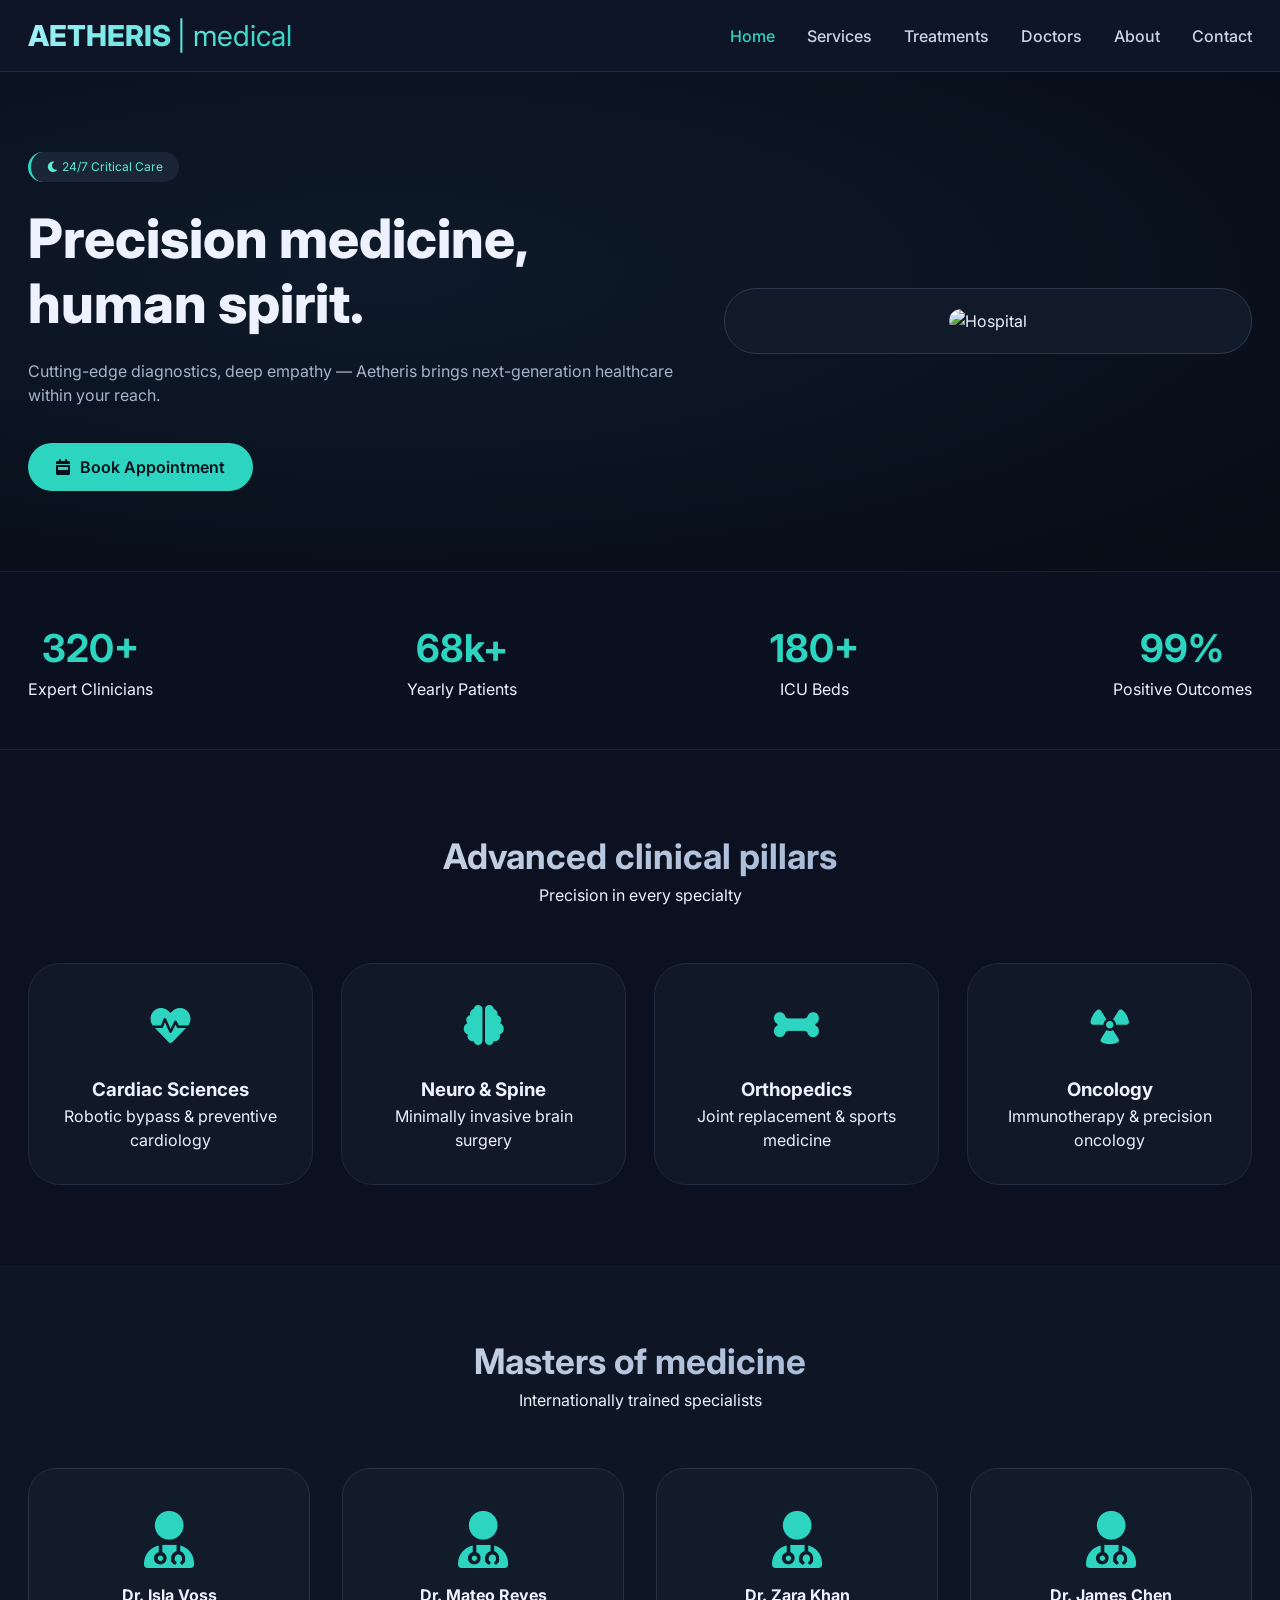
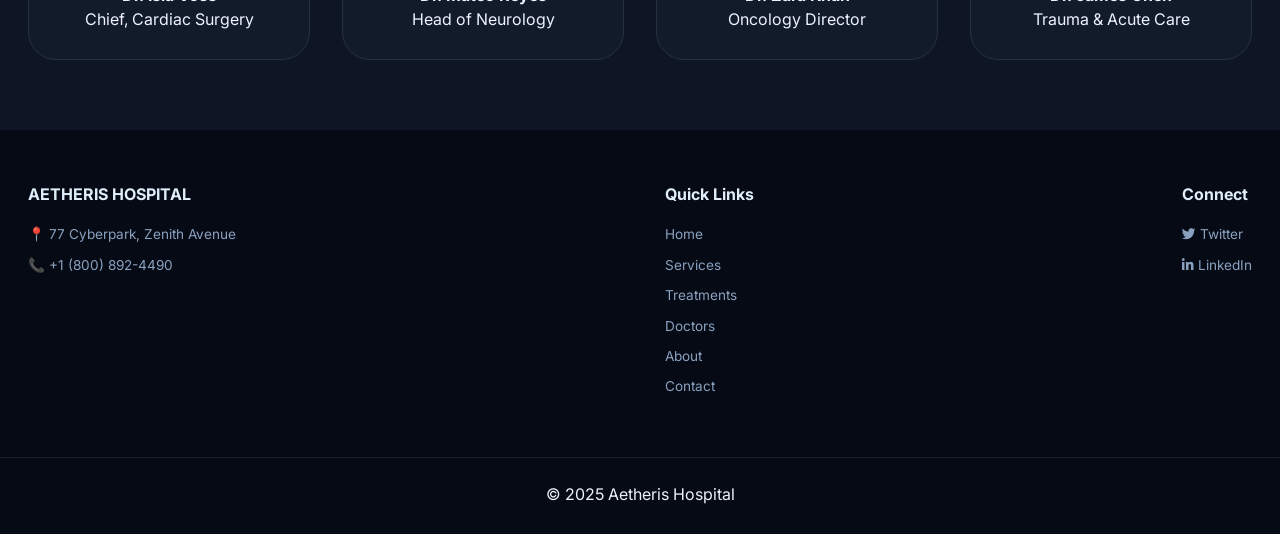
==== index.html @ e3f96811 "Add files via upload" ====
<!DOCTYPE html>
<html lang="en">
<head>
  <meta charset="UTF-8">
  <meta name="viewport" content="width=device-width, initial-scale=1.0">
  <title>Aetheris Hospital | Home</title>
  <link href="https://fonts.googleapis.com/css2?family=Inter:opsz,wght@300;400;500;600;700;800&display=swap" rel="stylesheet">
  <link rel="stylesheet" href="https://cdnjs.cloudflare.com/ajax/libs/font-awesome/6.0.0-beta3/css/all.min.css">
  <style>
    * { margin: 0; padding: 0; box-sizing: border-box; }
    body { font-family: 'Inter', sans-serif; background: #0b1120; color: #eef2ff; line-height: 1.5; }
    .container { max-width: 1280px; margin: 0 auto; padding: 0 28px; }
    .btn { display: inline-flex; align-items: center; gap: 10px; padding: 12px 28px; border-radius: 44px; font-weight: 600; transition: 0.2s; text-decoration: none; border: none; cursor: pointer; }
    .btn-primary { background: #2dd4bf; color: #0a0f1c; }
    .btn-primary:hover { background: #14b8a6; transform: translateY(-2px); }
    .navbar { background: #0f172ad9; backdrop-filter: blur(12px); position: sticky; top: 0; z-index: 100; border-bottom: 1px solid #1e2a3e; padding: 14px 0; }
    .nav-flex { display: flex; align-items: center; justify-content: space-between; flex-wrap: wrap; }
    .logo h2 { font-size: 1.8rem; font-weight: 800; background: linear-gradient(125deg, #a5f3fc, #2dd4bf); -webkit-background-clip: text; background-clip: text; color: transparent; }
    .nav-links { display: flex; gap: 32px; list-style: none; }
    .nav-links a { text-decoration: none; font-weight: 500; color: #cbd5e6; transition: 0.2s; }
    .nav-links a:hover, .nav-links a.active { color: #2dd4bf; }
    .mobile-menu { display: none; font-size: 1.6rem; cursor: pointer; color: #2dd4bf; }
    .hero { padding: 80px 0; background: radial-gradient(ellipse at 30% 40%, #0e1a2a, #070c16); }
    .hero-container { display: flex; align-items: center; gap: 48px; flex-wrap: wrap; }
    .hero-left { flex: 1.2; }
    .hero-badge { background: #1e2a3ecc; display: inline-block; padding: 6px 16px; border-radius: 40px; font-size: 0.75rem; color: #5eead4; margin-bottom: 24px; border-left: 3px solid #2dd4bf; }
    .hero-left h1 { font-size: 3.4rem; font-weight: 800; line-height: 1.2; margin-bottom: 22px; }
    .hero-left p { color: #a5b4cb; margin-bottom: 36px; }
    .hero-right { flex: 0.9; background: #101a28; border-radius: 32px; padding: 20px; border: 1px solid #2d3a4e; text-align: center; }
    .hero-right img { max-width: 100%; border-radius: 24px; }
    .stats-row { background: #0a101f; padding: 48px 0; border-top: 1px solid #192233; border-bottom: 1px solid #192233; }
    .stats-grid { display: flex; justify-content: space-between; flex-wrap: wrap; gap: 28px; text-align: center; }
    .stat-block h3 { font-size: 2.4rem; color: #2dd4bf; }
    .services-preview { padding: 80px 0; background: #0b1120; }
    .section-header { text-align: center; margin-bottom: 56px; }
    .section-header h2 { font-size: 2.2rem; background: linear-gradient(135deg, #e2e8f0, #8ba3cb); -webkit-background-clip: text; background-clip: text; color: transparent; }
    .services-grid { display: grid; grid-template-columns: repeat(auto-fit, minmax(230px, 1fr)); gap: 28px; }
    .service-item { background: #111827; padding: 32px 24px; border-radius: 32px; border: 1px solid #1f2a3e; text-align: center; transition: 0.25s; }
    .service-item:hover { border-color: #2dd4bf; transform: translateY(-6px); }
    .service-icon { font-size: 2.5rem; color: #2dd4bf; margin-bottom: 20px; }
    .doctors { padding: 70px 0; background: #0e1625; }
    .doctor-grid { display: grid; grid-template-columns: repeat(auto-fit, minmax(240px, 1fr)); gap: 32px; }
    .doctor-card { background: #111b2a; border-radius: 28px; padding: 28px 20px; text-align: center; border: 1px solid #273142; }
    .doctor-avatar { font-size: 3.6rem; color: #2dd4bf; }
    footer { background: #050a14; padding: 52px 0 28px; }
    .footer-flex { display: flex; flex-wrap: wrap; justify-content: space-between; gap: 48px; }
    .footer-col h4 { color: #e0edfa; margin-bottom: 18px; }
    .footer-col a, .footer-col p { display: block; color: #8aa1c0; text-decoration: none; margin-bottom: 10px; font-size: 0.85rem; }
    .footer-col a:hover { color: #2dd4bf; }
    .copyright { text-align: center; margin-top: 50px; padding-top: 24px; border-top: 1px solid #16212e; }
    @media (max-width: 800px) {
      .nav-links { display: none; width: 100%; flex-direction: column; background: #0f172a; padding: 24px; border-radius: 32px; margin-top: 20px; }
      .nav-links.active { display: flex; }
      .mobile-menu { display: block; }
      .hero-left h1 { font-size: 2.2rem; }
    }
  </style>
</head>
<body>
<nav class="navbar">
  <div class="container nav-flex">
    <div class="logo"><h2>AETHERIS <span style="font-weight:400;">| medical</span></h2></div>
    <div class="mobile-menu" id="mobileToggle"><i class="fas fa-bars"></i></div>
    <ul class="nav-links" id="navMenu">
      <li><a href="index.html" class="active">Home</a></li>
      <li><a href="services.html">Services</a></li>
      <li><a href="treatment.html">Treatments</a></li>
      <li><a href="doctors.html">Doctors</a></li>
      <li><a href="about.html">About</a></li>
      <li><a href="contact.html">Contact</a></li>
    </ul>
  </div>
</nav>
<main>
  <section class="hero">
    <div class="container hero-container">
      <div class="hero-left">
        <div class="hero-badge"><i class="fas fa-moon"></i> 24/7 Critical Care</div>
        <h1>Precision medicine, <br>human spirit.</h1>
        <p>Cutting-edge diagnostics, deep empathy — Aetheris brings next-generation healthcare within your reach.</p>
        <a href="contact.html" class="btn btn-primary"><i class="fas fa-calendar-week"></i> Book Appointment</a>
      </div>
      <div class="hero-right"><img src="https://placehold.co/500x400/132237/2dd4bf?text=🏥+Healing+Center" alt="Hospital"></div>
    </div>
  </section>
  <div class="stats-row"><div class="container stats-grid">
    <div class="stat-block"><h3>320+</h3><p>Expert Clinicians</p></div>
    <div class="stat-block"><h3>68k+</h3><p>Yearly Patients</p></div>
    <div class="stat-block"><h3>180+</h3><p>ICU Beds</p></div>
    <div class="stat-block"><h3>99%</h3><p>Positive Outcomes</p></div>
  </div></div>
  <section class="services-preview"><div class="container">
    <div class="section-header"><h2>Advanced clinical pillars</h2><p>Precision in every specialty</p></div>
    <div class="services-grid">
      <div class="service-item"><div class="service-icon"><i class="fas fa-heartbeat"></i></div><h3>Cardiac Sciences</h3><p>Robotic bypass & preventive cardiology</p></div>
      <div class="service-item"><div class="service-icon"><i class="fas fa-brain"></i></div><h3>Neuro & Spine</h3><p>Minimally invasive brain surgery</p></div>
      <div class="service-item"><div class="service-icon"><i class="fas fa-bone"></i></div><h3>Orthopedics</h3><p>Joint replacement & sports medicine</p></div>
      <div class="service-item"><div class="service-icon"><i class="fas fa-radiation"></i></div><h3>Oncology</h3><p>Immunotherapy & precision oncology</p></div>
    </div>
  </div></section>
  <section class="doctors"><div class="container">
    <div class="section-header"><h2>Masters of medicine</h2><p>Internationally trained specialists</p></div>
    <div class="doctor-grid">
      <div class="doctor-card"><div class="doctor-avatar"><i class="fas fa-user-md"></i></div><h4>Dr. Isla Voss</h4><p>Chief, Cardiac Surgery</p></div>
      <div class="doctor-card"><div class="doctor-avatar"><i class="fas fa-user-md"></i></div><h4>Dr. Mateo Reyes</h4><p>Head of Neurology</p></div>
      <div class="doctor-card"><div class="doctor-avatar"><i class="fas fa-user-md"></i></div><h4>Dr. Zara Khan</h4><p>Oncology Director</p></div>
      <div class="doctor-card"><div class="doctor-avatar"><i class="fas fa-user-md"></i></div><h4>Dr. James Chen</h4><p>Trauma & Acute Care</p></div>
    </div>
  </div></section>
</main>
<footer><div class="container footer-flex">
  <div class="footer-col"><h4>AETHERIS HOSPITAL</h4><p>📍 77 Cyberpark, Zenith Avenue</p><p>📞 +1 (800) 892-4490</p></div>
  <div class="footer-col"><h4>Quick Links</h4><a href="index.html">Home</a><a href="services.html">Services</a><a href="treatment.html">Treatments</a><a href="doctors.html">Doctors</a><a href="about.html">About</a><a href="contact.html">Contact</a></div>
  <div class="footer-col"><h4>Connect</h4><a href="#"><i class="fab fa-twitter"></i> Twitter</a><a href="#"><i class="fab fa-linkedin-in"></i> LinkedIn</a></div>
</div><div class="container copyright"><p>© 2025 Aetheris Hospital</p></div></footer>
<script>
  const mobileBtn = document.getElementById('mobileToggle');
  const navMenu = document.getElementById('navMenu');
  if(mobileBtn) mobileBtn.onclick = () => navMenu.classList.toggle('active');
  document.querySelectorAll('.nav-links a').forEach(link => link.onclick = () => navMenu.classList.remove('active'));
</script>
</body>
</html>
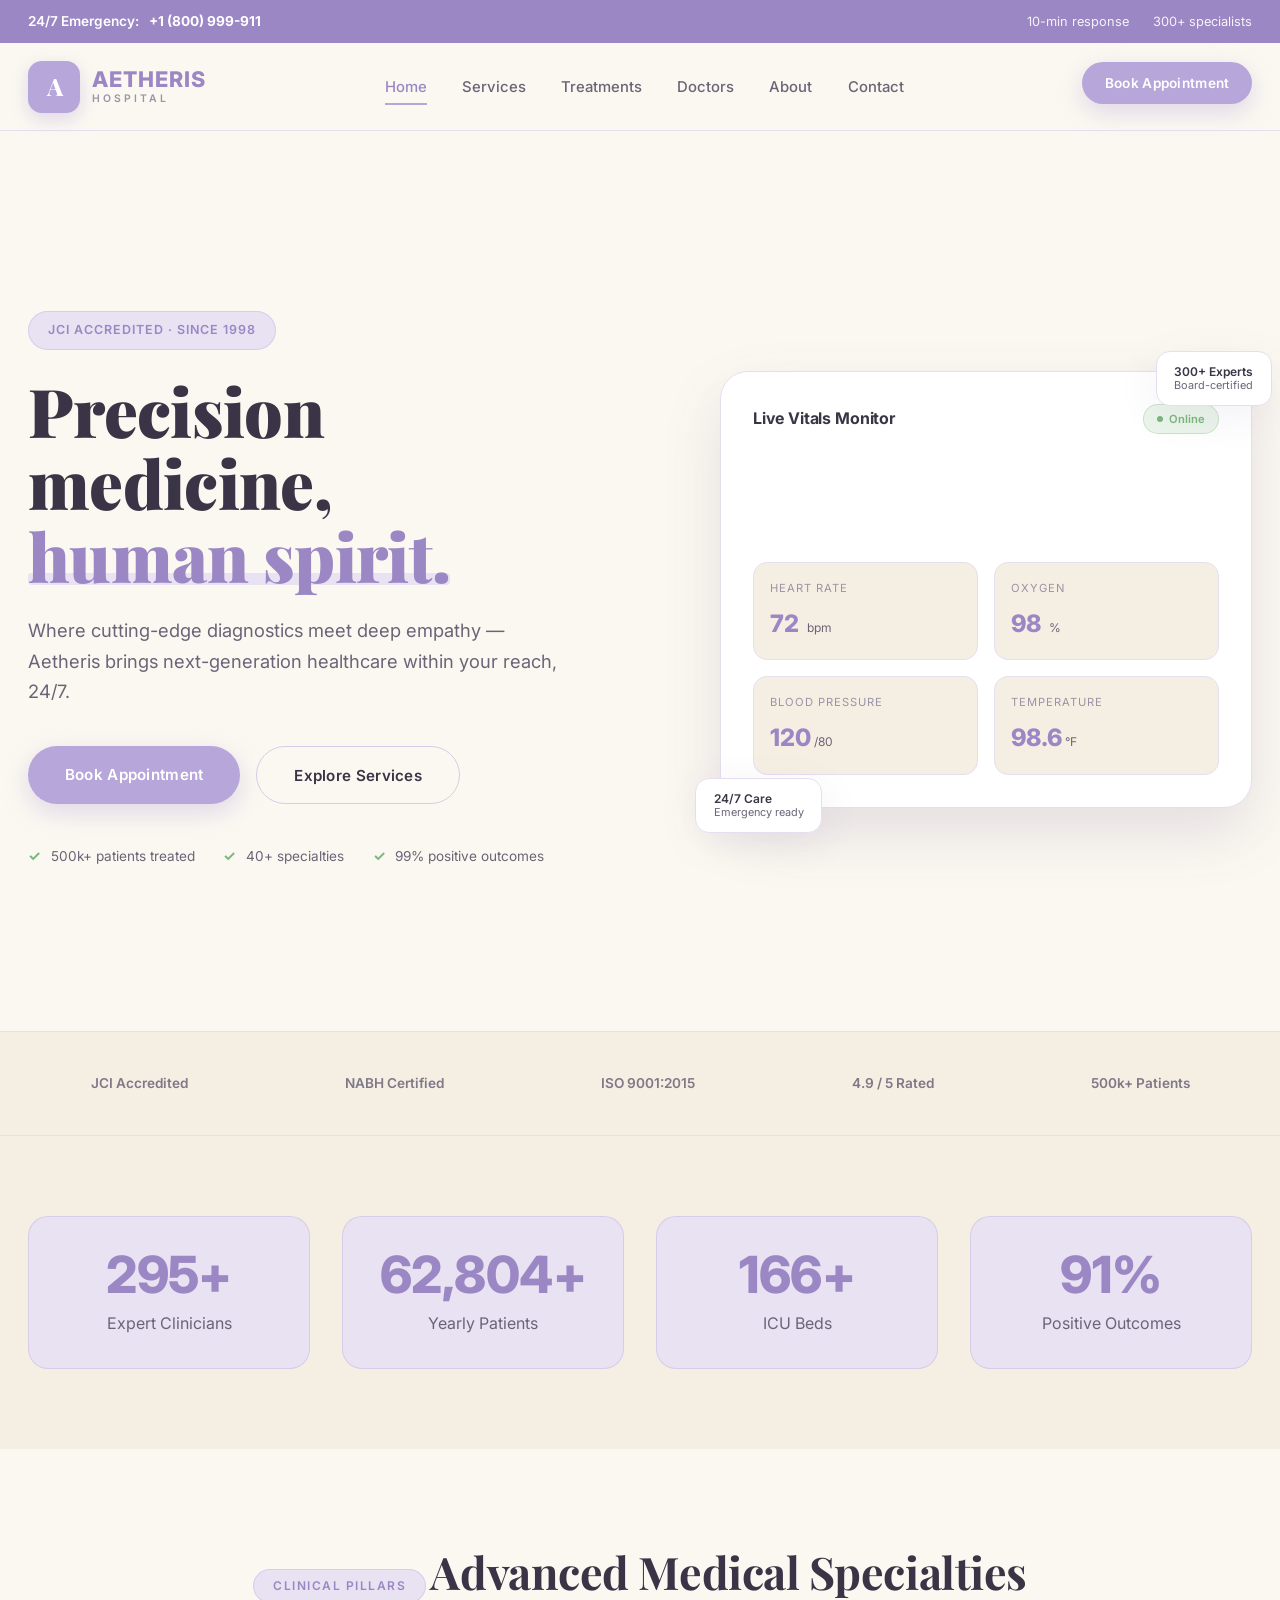
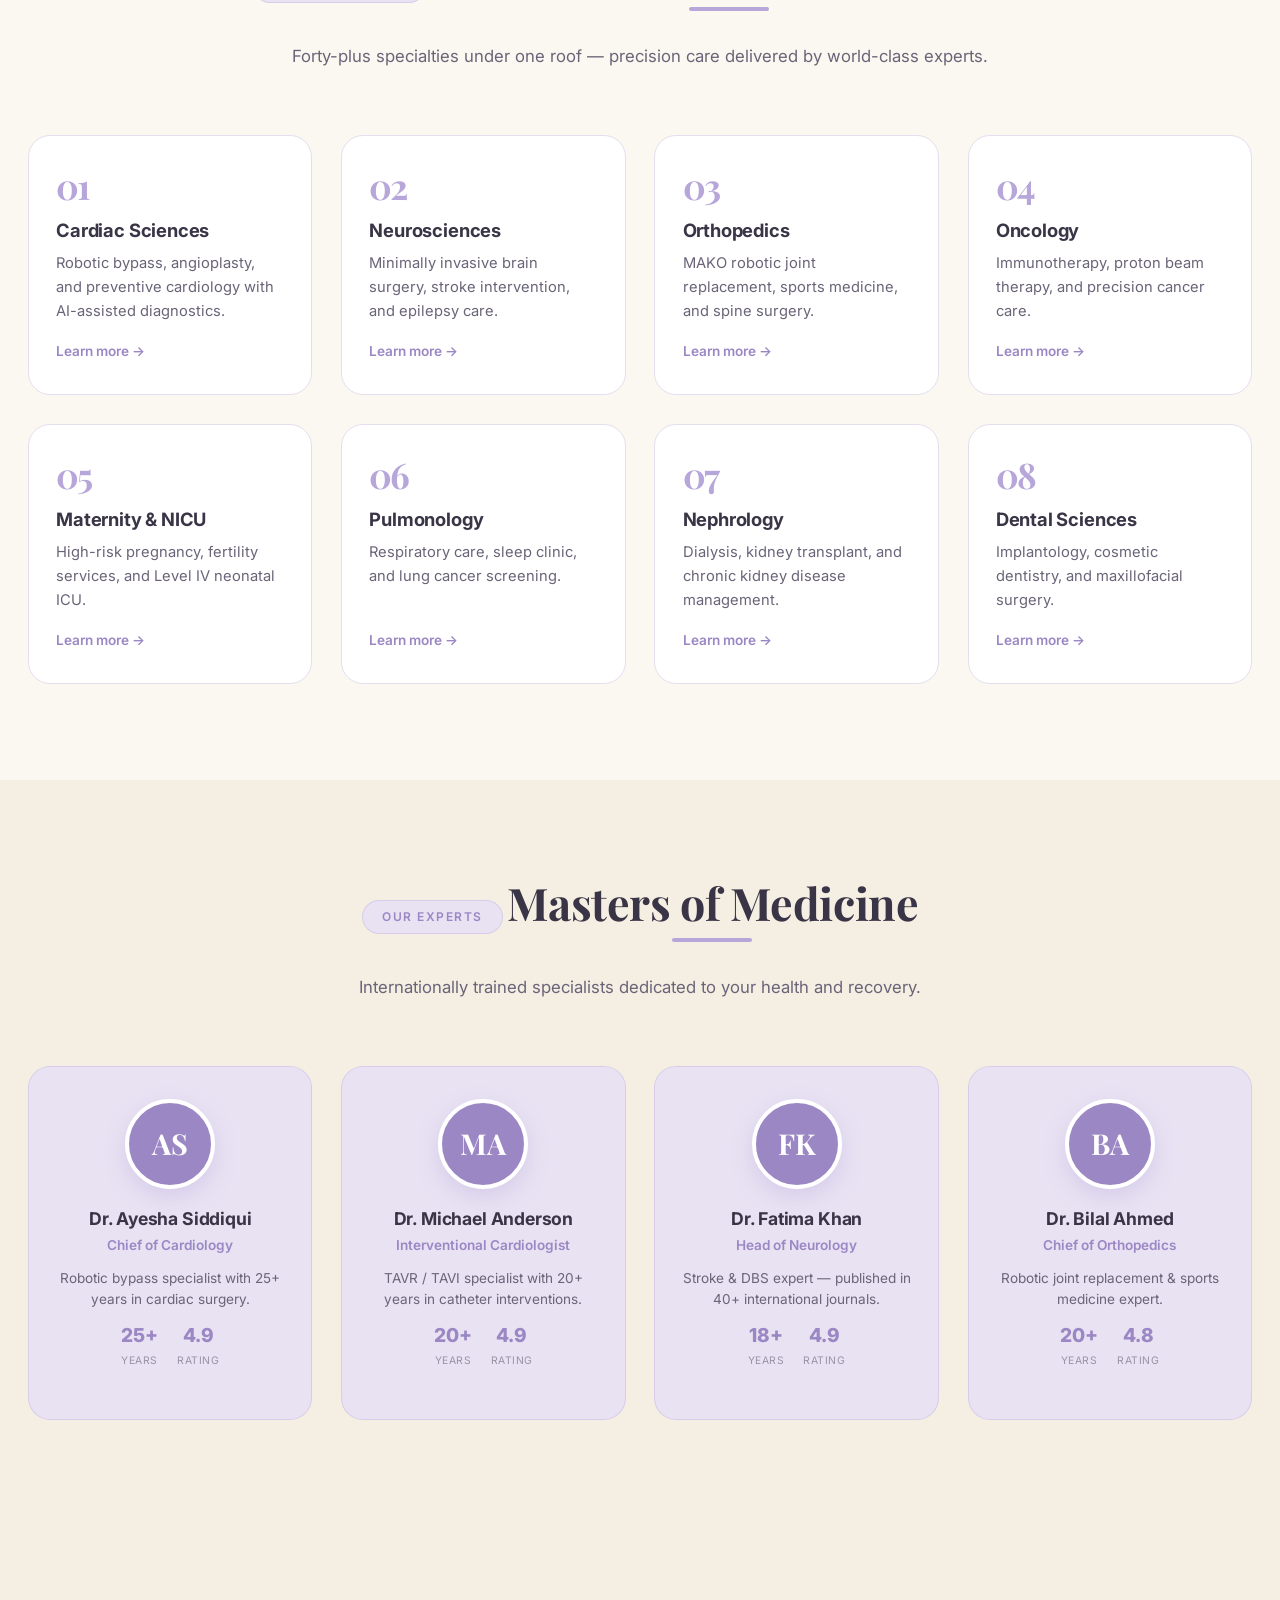
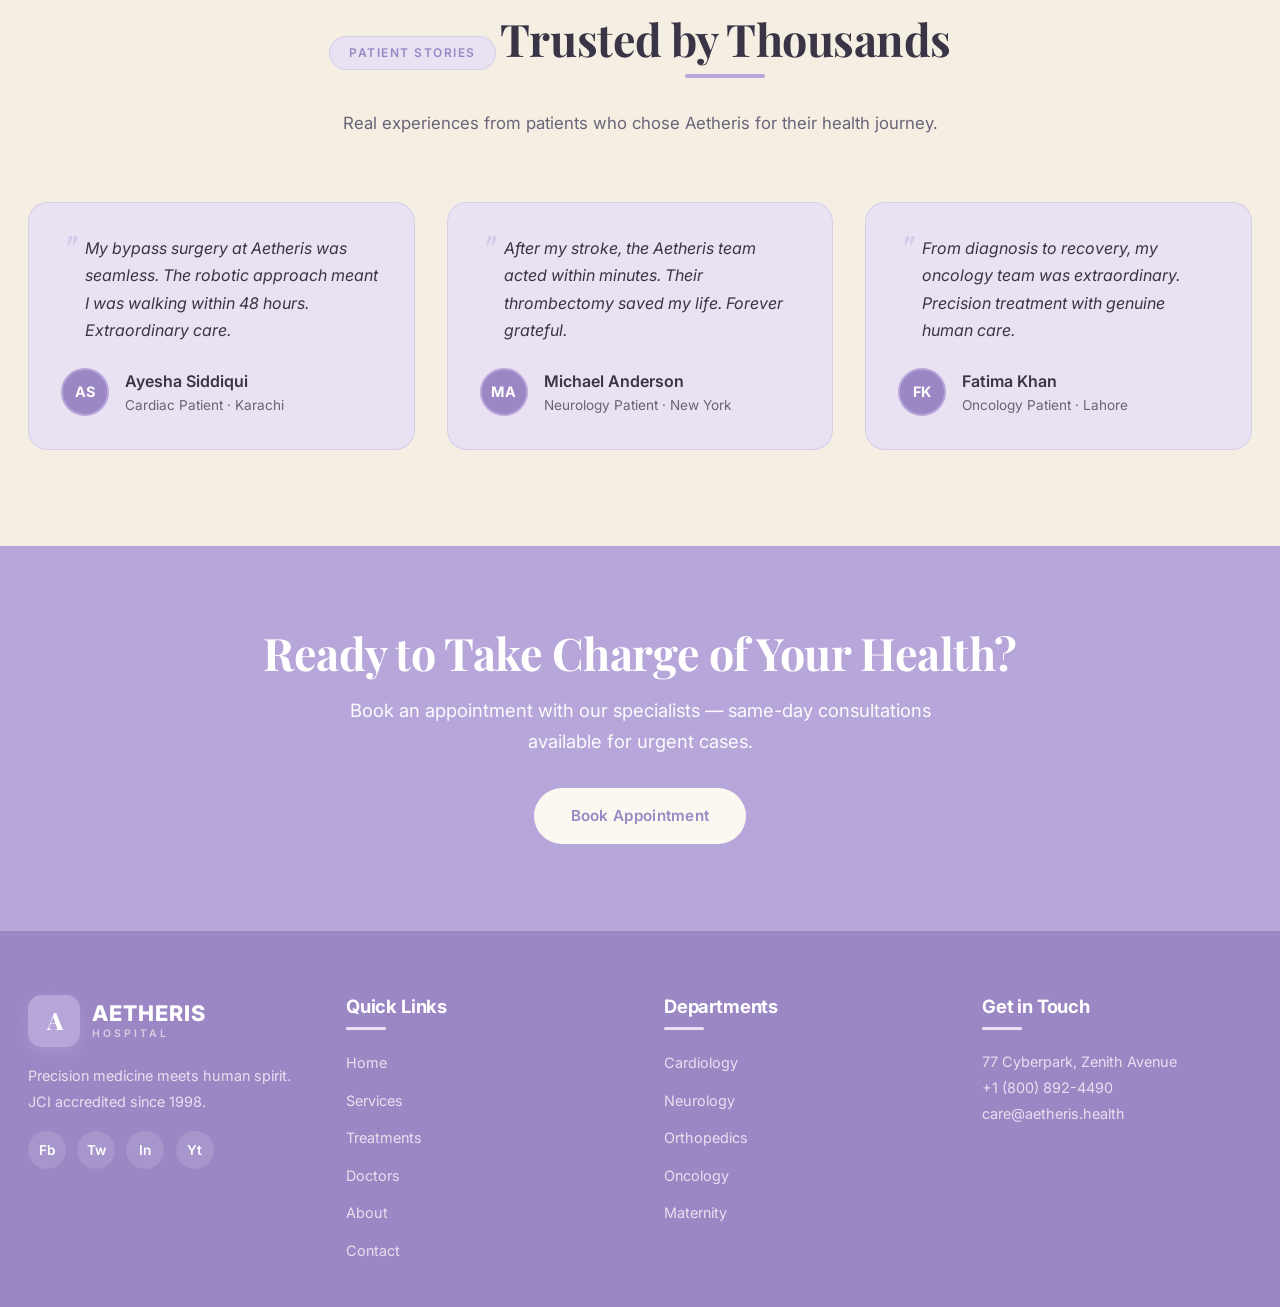
==== commit b2985aea: "Add files via upload" ====
--- a/index.html
+++ b/index.html
@@ -1,123 +1,375 @@
 <!DOCTYPE html>
 <html lang="en">
 <head>
-  <meta charset="UTF-8">
-  <meta name="viewport" content="width=device-width, initial-scale=1.0">
-  <title>Aetheris Hospital | Home</title>
-  <link href="https://fonts.googleapis.com/css2?family=Inter:opsz,wght@300;400;500;600;700;800&display=swap" rel="stylesheet">
-  <link rel="stylesheet" href="https://cdnjs.cloudflare.com/ajax/libs/font-awesome/6.0.0-beta3/css/all.min.css">
-  <style>
-    * { margin: 0; padding: 0; box-sizing: border-box; }
-    body { font-family: 'Inter', sans-serif; background: #0b1120; color: #eef2ff; line-height: 1.5; }
-    .container { max-width: 1280px; margin: 0 auto; padding: 0 28px; }
-    .btn { display: inline-flex; align-items: center; gap: 10px; padding: 12px 28px; border-radius: 44px; font-weight: 600; transition: 0.2s; text-decoration: none; border: none; cursor: pointer; }
-    .btn-primary { background: #2dd4bf; color: #0a0f1c; }
-    .btn-primary:hover { background: #14b8a6; transform: translateY(-2px); }
-    .navbar { background: #0f172ad9; backdrop-filter: blur(12px); position: sticky; top: 0; z-index: 100; border-bottom: 1px solid #1e2a3e; padding: 14px 0; }
-    .nav-flex { display: flex; align-items: center; justify-content: space-between; flex-wrap: wrap; }
-    .logo h2 { font-size: 1.8rem; font-weight: 800; background: linear-gradient(125deg, #a5f3fc, #2dd4bf); -webkit-background-clip: text; background-clip: text; color: transparent; }
-    .nav-links { display: flex; gap: 32px; list-style: none; }
-    .nav-links a { text-decoration: none; font-weight: 500; color: #cbd5e6; transition: 0.2s; }
-    .nav-links a:hover, .nav-links a.active { color: #2dd4bf; }
-    .mobile-menu { display: none; font-size: 1.6rem; cursor: pointer; color: #2dd4bf; }
-    .hero { padding: 80px 0; background: radial-gradient(ellipse at 30% 40%, #0e1a2a, #070c16); }
-    .hero-container { display: flex; align-items: center; gap: 48px; flex-wrap: wrap; }
-    .hero-left { flex: 1.2; }
-    .hero-badge { background: #1e2a3ecc; display: inline-block; padding: 6px 16px; border-radius: 40px; font-size: 0.75rem; color: #5eead4; margin-bottom: 24px; border-left: 3px solid #2dd4bf; }
-    .hero-left h1 { font-size: 3.4rem; font-weight: 800; line-height: 1.2; margin-bottom: 22px; }
-    .hero-left p { color: #a5b4cb; margin-bottom: 36px; }
-    .hero-right { flex: 0.9; background: #101a28; border-radius: 32px; padding: 20px; border: 1px solid #2d3a4e; text-align: center; }
-    .hero-right img { max-width: 100%; border-radius: 24px; }
-    .stats-row { background: #0a101f; padding: 48px 0; border-top: 1px solid #192233; border-bottom: 1px solid #192233; }
-    .stats-grid { display: flex; justify-content: space-between; flex-wrap: wrap; gap: 28px; text-align: center; }
-    .stat-block h3 { font-size: 2.4rem; color: #2dd4bf; }
-    .services-preview { padding: 80px 0; background: #0b1120; }
-    .section-header { text-align: center; margin-bottom: 56px; }
-    .section-header h2 { font-size: 2.2rem; background: linear-gradient(135deg, #e2e8f0, #8ba3cb); -webkit-background-clip: text; background-clip: text; color: transparent; }
-    .services-grid { display: grid; grid-template-columns: repeat(auto-fit, minmax(230px, 1fr)); gap: 28px; }
-    .service-item { background: #111827; padding: 32px 24px; border-radius: 32px; border: 1px solid #1f2a3e; text-align: center; transition: 0.25s; }
-    .service-item:hover { border-color: #2dd4bf; transform: translateY(-6px); }
-    .service-icon { font-size: 2.5rem; color: #2dd4bf; margin-bottom: 20px; }
-    .doctors { padding: 70px 0; background: #0e1625; }
-    .doctor-grid { display: grid; grid-template-columns: repeat(auto-fit, minmax(240px, 1fr)); gap: 32px; }
-    .doctor-card { background: #111b2a; border-radius: 28px; padding: 28px 20px; text-align: center; border: 1px solid #273142; }
-    .doctor-avatar { font-size: 3.6rem; color: #2dd4bf; }
-    footer { background: #050a14; padding: 52px 0 28px; }
-    .footer-flex { display: flex; flex-wrap: wrap; justify-content: space-between; gap: 48px; }
-    .footer-col h4 { color: #e0edfa; margin-bottom: 18px; }
-    .footer-col a, .footer-col p { display: block; color: #8aa1c0; text-decoration: none; margin-bottom: 10px; font-size: 0.85rem; }
-    .footer-col a:hover { color: #2dd4bf; }
-    .copyright { text-align: center; margin-top: 50px; padding-top: 24px; border-top: 1px solid #16212e; }
-    @media (max-width: 800px) {
-      .nav-links { display: none; width: 100%; flex-direction: column; background: #0f172a; padding: 24px; border-radius: 32px; margin-top: 20px; }
-      .nav-links.active { display: flex; }
-      .mobile-menu { display: block; }
-      .hero-left h1 { font-size: 2.2rem; }
-    }
-  </style>
+<meta charset="UTF-8" />
+<meta name="viewport" content="width=device-width, initial-scale=1.0" />
+<title>Aetheris Hospital · Precision Medicine, Human Spirit</title>
+<link href="https://fonts.googleapis.com/css2?family=Inter:wght@300;400;500;600;700;800;900&family=Playfair+Display:wght@400;600;700;800;900&display=swap" rel="stylesheet" />
+<link rel="stylesheet" href="style.css" />
 </head>
 <body>
-<nav class="navbar">
-  <div class="container nav-flex">
-    <div class="logo"><h2>AETHERIS <span style="font-weight:400;">| medical</span></h2></div>
-    <div class="mobile-menu" id="mobileToggle"><i class="fas fa-bars"></i></div>
-    <ul class="nav-links" id="navMenu">
-      <li><a href="index.html" class="active">Home</a></li>
-      <li><a href="services.html">Services</a></li>
-      <li><a href="treatment.html">Treatments</a></li>
-      <li><a href="doctors.html">Doctors</a></li>
-      <li><a href="about.html">About</a></li>
-      <li><a href="contact.html">Contact</a></li>
-    </ul>
-  </div>
-</nav>
-<main>
-  <section class="hero">
-    <div class="container hero-container">
-      <div class="hero-left">
-        <div class="hero-badge"><i class="fas fa-moon"></i> 24/7 Critical Care</div>
-        <h1>Precision medicine, <br>human spirit.</h1>
-        <p>Cutting-edge diagnostics, deep empathy — Aetheris brings next-generation healthcare within your reach.</p>
-        <a href="contact.html" class="btn btn-primary"><i class="fas fa-calendar-week"></i> Book Appointment</a>
-      </div>
-      <div class="hero-right"><img src="https://placehold.co/500x400/132237/2dd4bf?text=🏥+Healing+Center" alt="Hospital"></div>
-    </div>
-  </section>
-  <div class="stats-row"><div class="container stats-grid">
-    <div class="stat-block"><h3>320+</h3><p>Expert Clinicians</p></div>
-    <div class="stat-block"><h3>68k+</h3><p>Yearly Patients</p></div>
-    <div class="stat-block"><h3>180+</h3><p>ICU Beds</p></div>
-    <div class="stat-block"><h3>99%</h3><p>Positive Outcomes</p></div>
-  </div></div>
-  <section class="services-preview"><div class="container">
-    <div class="section-header"><h2>Advanced clinical pillars</h2><p>Precision in every specialty</p></div>
-    <div class="services-grid">
-      <div class="service-item"><div class="service-icon"><i class="fas fa-heartbeat"></i></div><h3>Cardiac Sciences</h3><p>Robotic bypass & preventive cardiology</p></div>
-      <div class="service-item"><div class="service-icon"><i class="fas fa-brain"></i></div><h3>Neuro & Spine</h3><p>Minimally invasive brain surgery</p></div>
-      <div class="service-item"><div class="service-icon"><i class="fas fa-bone"></i></div><h3>Orthopedics</h3><p>Joint replacement & sports medicine</p></div>
-      <div class="service-item"><div class="service-icon"><i class="fas fa-radiation"></i></div><h3>Oncology</h3><p>Immunotherapy & precision oncology</p></div>
-    </div>
-  </div></section>
-  <section class="doctors"><div class="container">
-    <div class="section-header"><h2>Masters of medicine</h2><p>Internationally trained specialists</p></div>
-    <div class="doctor-grid">
-      <div class="doctor-card"><div class="doctor-avatar"><i class="fas fa-user-md"></i></div><h4>Dr. Isla Voss</h4><p>Chief, Cardiac Surgery</p></div>
-      <div class="doctor-card"><div class="doctor-avatar"><i class="fas fa-user-md"></i></div><h4>Dr. Mateo Reyes</h4><p>Head of Neurology</p></div>
-      <div class="doctor-card"><div class="doctor-avatar"><i class="fas fa-user-md"></i></div><h4>Dr. Zara Khan</h4><p>Oncology Director</p></div>
-      <div class="doctor-card"><div class="doctor-avatar"><i class="fas fa-user-md"></i></div><h4>Dr. James Chen</h4><p>Trauma & Acute Care</p></div>
-    </div>
-  </div></section>
-</main>
-<footer><div class="container footer-flex">
-  <div class="footer-col"><h4>AETHERIS HOSPITAL</h4><p>📍 77 Cyberpark, Zenith Avenue</p><p>📞 +1 (800) 892-4490</p></div>
-  <div class="footer-col"><h4>Quick Links</h4><a href="index.html">Home</a><a href="services.html">Services</a><a href="treatment.html">Treatments</a><a href="doctors.html">Doctors</a><a href="about.html">About</a><a href="contact.html">Contact</a></div>
-  <div class="footer-col"><h4>Connect</h4><a href="#"><i class="fab fa-twitter"></i> Twitter</a><a href="#"><i class="fab fa-linkedin-in"></i> LinkedIn</a></div>
-</div><div class="container copyright"><p>© 2025 Aetheris Hospital</p></div></footer>
+
+<div class="emergency-bar">
+  <div class="container">
+    <div class="left">24/7 Emergency: <strong>+1 (800) 999-911</strong></div>
+    <div class="right">
+      <span>10-min response</span>
+      <span>300+ specialists</span>
+    </div>
+  </div>
+</div>
+
+<header id="header">
+  <div class="container">
+    <div class="header-content">
+      <a href="index.html" class="logo">
+        <div class="logo-mark">A</div>
+        <div class="logo-text">
+          <span class="logo-name">AETHERIS</span>
+          <span class="logo-sub">HOSPITAL</span>
+        </div>
+      </a>
+      <button class="mobile-menu-btn">☰</button>
+      <nav id="nav">
+        <ul>
+          <li><a href="index.html" class="active">Home</a></li>
+          <li><a href="services.html">Services</a></li>
+          <li><a href="treatment.html">Treatments</a></li>
+          <li><a href="doctors.html">Doctors</a></li>
+          <li><a href="about.html">About</a></li>
+          <li><a href="contact.html">Contact</a></li>
+        </ul>
+      </nav>
+      <div class="header-actions">
+        <a href="contact.html" class="btn btn-primary"><span>Book Appointment</span></a>
+      </div>
+    </div>
+  </div>
+</header>
+
+<section class="hero">
+  <div class="container">
+    <div class="hero-grid">
+      <div class="hero-content">
+        <div class="hero-badge">JCI Accredited · Since 1998</div>
+        <h1>Precision medicine,<br><span>human spirit.</span></h1>
+        <p>Where cutting-edge diagnostics meet deep empathy — Aetheris brings next-generation healthcare within your reach, 24/7.</p>
+        <div class="hero-buttons">
+          <a href="contact.html" class="btn btn-primary"><span>Book Appointment</span></a>
+          <a href="services.html" class="btn btn-secondary"><span>Explore Services</span></a>
+        </div>
+        <div class="hero-trust">
+          <div class="item">500k+ patients treated</div>
+          <div class="item">40+ specialties</div>
+          <div class="item">99% positive outcomes</div>
+        </div>
+      </div>
+      <div class="hero-visual">
+        <div class="float-badge b1">
+          <div class="text">300+ Experts<small>Board-certified</small></div>
+        </div>
+        <div class="float-badge b2">
+          <div class="text">24/7 Care<small>Emergency ready</small></div>
+        </div>
+        <div class="main-card">
+          <div class="card-header">
+            <h4>Live Vitals Monitor</h4>
+            <div class="status-pill">Online</div>
+          </div>
+          <svg class="ecg-svg" viewBox="0 0 500 80" preserveAspectRatio="none">
+            <path d="M0,40 L80,40 L100,40 L110,20 L120,60 L130,40 L180,40 L200,40 L210,15 L220,65 L230,40 L280,40 L300,40 L310,25 L320,55 L330,40 L380,40 L400,40 L410,20 L420,60 L430,40 L500,40" />
+          </svg>
+          <div class="vitals">
+            <div class="vital"><div class="label">Heart Rate</div><div class="value">72 <small>bpm</small></div></div>
+            <div class="vital"><div class="label">Oxygen</div><div class="value">98 <small>%</small></div></div>
+            <div class="vital"><div class="label">Blood Pressure</div><div class="value">120<small>/80</small></div></div>
+            <div class="vital"><div class="label">Temperature</div><div class="value">98.6<small>°F</small></div></div>
+          </div>
+        </div>
+      </div>
+    </div>
+  </div>
+</section>
+
+<section class="trust-strip">
+  <div class="container">
+    <div class="trust-badge">JCI Accredited</div>
+    <div class="trust-badge">NABH Certified</div>
+    <div class="trust-badge">ISO 9001:2015</div>
+    <div class="trust-badge">4.9 / 5 Rated</div>
+    <div class="trust-badge">500k+ Patients</div>
+  </div>
+</section>
+
+<section class="stats-section">
+  <div class="container">
+    <div class="stats-grid stagger">
+      <div class="stat-block">
+        <h3 class="number" data-count="320" data-suffix="+">0</h3>
+        <p>Expert Clinicians</p>
+      </div>
+      <div class="stat-block">
+        <h3 class="number" data-count="68000" data-suffix="+">0</h3>
+        <p>Yearly Patients</p>
+      </div>
+      <div class="stat-block">
+        <h3 class="number" data-count="180" data-suffix="+">0</h3>
+        <p>ICU Beds</p>
+      </div>
+      <div class="stat-block">
+        <h3 class="number" data-count="99" data-suffix="%">0</h3>
+        <p>Positive Outcomes</p>
+      </div>
+    </div>
+  </div>
+</section>
+
+<section class="specialties">
+  <div class="container">
+    <div class="section-title reveal">
+      <span class="eyebrow">Clinical Pillars</span>
+      <h2>Advanced Medical Specialties</h2>
+      <p>Forty-plus specialties under one roof — precision care delivered by world-class experts.</p>
+    </div>
+    <div class="specialty-grid stagger">
+      <div class="specialty-card">
+        <div class="marker">01</div>
+        <h3>Cardiac Sciences</h3>
+        <p>Robotic bypass, angioplasty, and preventive cardiology with AI-assisted diagnostics.</p>
+        <a href="services.html?id=cardiology" class="link">Learn more →</a>
+      </div>
+      <div class="specialty-card">
+        <div class="marker">02</div>
+        <h3>Neurosciences</h3>
+        <p>Minimally invasive brain surgery, stroke intervention, and epilepsy care.</p>
+        <a href="services.html?id=neurology" class="link">Learn more →</a>
+      </div>
+      <div class="specialty-card">
+        <div class="marker">03</div>
+        <h3>Orthopedics</h3>
+        <p>MAKO robotic joint replacement, sports medicine, and spine surgery.</p>
+        <a href="services.html?id=orthopedics" class="link">Learn more →</a>
+      </div>
+      <div class="specialty-card">
+        <div class="marker">04</div>
+        <h3>Oncology</h3>
+        <p>Immunotherapy, proton beam therapy, and precision cancer care.</p>
+        <a href="services.html?id=oncology" class="link">Learn more →</a>
+      </div>
+      <div class="specialty-card">
+        <div class="marker">05</div>
+        <h3>Maternity & NICU</h3>
+        <p>High-risk pregnancy, fertility services, and Level IV neonatal ICU.</p>
+        <a href="services.html?id=maternity" class="link">Learn more →</a>
+      </div>
+      <div class="specialty-card">
+        <div class="marker">06</div>
+        <h3>Pulmonology</h3>
+        <p>Respiratory care, sleep clinic, and lung cancer screening.</p>
+        <a href="services.html?id=pulmonology" class="link">Learn more →</a>
+      </div>
+      <div class="specialty-card">
+        <div class="marker">07</div>
+        <h3>Nephrology</h3>
+        <p>Dialysis, kidney transplant, and chronic kidney disease management.</p>
+        <a href="services.html?id=nephrology" class="link">Learn more →</a>
+      </div>
+      <div class="specialty-card">
+        <div class="marker">08</div>
+        <h3>Dental Sciences</h3>
+        <p>Implantology, cosmetic dentistry, and maxillofacial surgery.</p>
+        <a href="services.html?id=dental" class="link">Learn more →</a>
+      </div>
+    </div>
+  </div>
+</section>
+
+<section class="team-section">
+  <div class="container">
+    <div class="section-title reveal">
+      <span class="eyebrow">Our Experts</span>
+      <h2>Masters of Medicine</h2>
+      <p>Internationally trained specialists dedicated to your health and recovery.</p>
+    </div>
+    <div class="doctors-grid stagger">
+      <div class="doctor-card">
+        <div class="doctor-avatar">AS</div>
+        <h4>Dr. Ayesha Siddiqui</h4>
+        <div class="spec">Chief of Cardiology</div>
+        <div class="exp">Robotic bypass specialist with 25+ years in cardiac surgery.</div>
+        <div class="stats-mini">
+          <div class="item"><span class="num">25+</span><span class="lbl">Years</span></div>
+          <div class="item"><span class="num">4.9</span><span class="lbl">Rating</span></div>
+        </div>
+      </div>
+      <div class="doctor-card">
+        <div class="doctor-avatar">MA</div>
+        <h4>Dr. Michael Anderson</h4>
+        <div class="spec">Interventional Cardiologist</div>
+        <div class="exp">TAVR / TAVI specialist with 20+ years in catheter interventions.</div>
+        <div class="stats-mini">
+          <div class="item"><span class="num">20+</span><span class="lbl">Years</span></div>
+          <div class="item"><span class="num">4.9</span><span class="lbl">Rating</span></div>
+        </div>
+      </div>
+      <div class="doctor-card">
+        <div class="doctor-avatar">FK</div>
+        <h4>Dr. Fatima Khan</h4>
+        <div class="spec">Head of Neurology</div>
+        <div class="exp">Stroke & DBS expert — published in 40+ international journals.</div>
+        <div class="stats-mini">
+          <div class="item"><span class="num">18+</span><span class="lbl">Years</span></div>
+          <div class="item"><span class="num">4.9</span><span class="lbl">Rating</span></div>
+        </div>
+      </div>
+      <div class="doctor-card">
+        <div class="doctor-avatar">BA</div>
+        <h4>Dr. Bilal Ahmed</h4>
+        <div class="spec">Chief of Orthopedics</div>
+        <div class="exp">Robotic joint replacement & sports medicine expert.</div>
+        <div class="stats-mini">
+          <div class="item"><span class="num">20+</span><span class="lbl">Years</span></div>
+          <div class="item"><span class="num">4.8</span><span class="lbl">Rating</span></div>
+        </div>
+      </div>
+    </div>
+  </div>
+</section>
+
+<section class="testimonials">
+  <div class="container">
+    <div class="section-title reveal">
+      <span class="eyebrow">Patient Stories</span>
+      <h2>Trusted by Thousands</h2>
+      <p>Real experiences from patients who chose Aetheris for their health journey.</p>
+    </div>
+    <div class="testimonial-grid stagger">
+      <div class="testimonial-card">
+        <blockquote>My bypass surgery at Aetheris was seamless. The robotic approach meant I was walking within 48 hours. Extraordinary care.</blockquote>
+        <div class="testimonial-author">
+          <div class="avatar-initial">AS</div>
+          <div><div class="name">Ayesha Siddiqui</div><div class="role">Cardiac Patient · Karachi</div></div>
+        </div>
+      </div>
+      <div class="testimonial-card">
+        <blockquote>After my stroke, the Aetheris team acted within minutes. Their thrombectomy saved my life. Forever grateful.</blockquote>
+        <div class="testimonial-author">
+          <div class="avatar-initial">MA</div>
+          <div><div class="name">Michael Anderson</div><div class="role">Neurology Patient · New York</div></div>
+        </div>
+      </div>
+      <div class="testimonial-card">
+        <blockquote>From diagnosis to recovery, my oncology team was extraordinary. Precision treatment with genuine human care.</blockquote>
+        <div class="testimonial-author">
+          <div class="avatar-initial">FK</div>
+          <div><div class="name">Fatima Khan</div><div class="role">Oncology Patient · Lahore</div></div>
+        </div>
+      </div>
+    </div>
+  </div>
+</section>
+
+<section class="cta-section">
+  <div class="container">
+    <h2>Ready to Take Charge of Your Health?</h2>
+    <p>Book an appointment with our specialists — same-day consultations available for urgent cases.</p>
+    <a href="contact.html" class="btn"><span>Book Appointment</span></a>
+  </div>
+</section>
+
+<footer>
+  <div class="container">
+    <div class="footer-grid">
+      <div class="footer-col">
+        <div class="logo" style="margin-bottom:1rem;">
+          <div class="logo-mark">A</div>
+          <div class="logo-text">
+            <span class="logo-name" style="color:#fff;background:none;-webkit-text-fill-color:#fff">AETHERIS</span>
+            <span class="logo-sub" style="color:rgba(255,255,255,.6)">HOSPITAL</span>
+          </div>
+        </div>
+        <p>Precision medicine meets human spirit. JCI accredited since 1998.</p>
+        <div class="footer-social">
+          <a href="#">Fb</a>
+          <a href="#">Tw</a>
+          <a href="#">In</a>
+          <a href="#">Yt</a>
+        </div>
+      </div>
+      <div class="footer-col">
+        <h3>Quick Links</h3>
+        <ul>
+          <li><a href="index.html">Home</a></li>
+          <li><a href="services.html">Services</a></li>
+          <li><a href="treatment.html">Treatments</a></li>
+          <li><a href="doctors.html">Doctors</a></li>
+          <li><a href="about.html">About</a></li>
+          <li><a href="contact.html">Contact</a></li>
+        </ul>
+      </div>
+      <div class="footer-col">
+        <h3>Departments</h3>
+        <ul>
+          <li><a href="services.html?id=cardiology">Cardiology</a></li>
+          <li><a href="services.html?id=neurology">Neurology</a></li>
+          <li><a href="services.html?id=orthopedics">Orthopedics</a></li>
+          <li><a href="services.html?id=oncology">Oncology</a></li>
+          <li><a href="services.html?id=maternity">Maternity</a></li>
+        </ul>
+      </div>
+      <div class="footer-col">
+        <h3>Get in Touch</h3>
+        <p>77 Cyberpark, Zenith Avenue</p>
+        <p>+1 (800) 892-4490</p>
+        <p>care@aetheris.health</p>
+      </div>
+    </div>
+  </div>
+</footer>
+
 <script>
-  const mobileBtn = document.getElementById('mobileToggle');
-  const navMenu = document.getElementById('navMenu');
-  if(mobileBtn) mobileBtn.onclick = () => navMenu.classList.toggle('active');
-  document.querySelectorAll('.nav-links a').forEach(link => link.onclick = () => navMenu.classList.remove('active'));
+window.addEventListener('scroll', () => {
+  document.getElementById('header').classList.toggle('scrolled', window.scrollY > 50);
+});
+const mobileMenuBtn = document.querySelector('.mobile-menu-btn');
+const nav = document.getElementById('nav');
+mobileMenuBtn.addEventListener('click', function () {
+  nav.classList.toggle('active');
+  this.textContent = nav.classList.contains('active') ? '✕' : '☰';
+});
+document.querySelectorAll('nav ul li a').forEach(link => {
+  link.addEventListener('click', () => {
+    nav.classList.remove('active');
+    mobileMenuBtn.textContent = '☰';
+  });
+});
+const observer = new IntersectionObserver((entries) => {
+  entries.forEach(e => e.isIntersecting && e.target.classList.add('active'));
+}, { threshold: 0.12, rootMargin: '0px 0px -50px 0px' });
+document.querySelectorAll('.reveal, .stagger, .section-title').forEach(el => observer.observe(el));
+
+const counterObserver = new IntersectionObserver((entries) => {
+  entries.forEach(e => {
+    if (e.isIntersecting) {
+      e.target.querySelectorAll('.number[data-count]').forEach(el => {
+        const target = parseInt(el.dataset.count);
+        const suffix = el.dataset.suffix || '';
+        const duration = 1800;
+        const start = performance.now();
+        function tick(now) {
+          const p = Math.min((now - start) / duration, 1);
+          const eased = 1 - Math.pow(1 - p, 3);
+          el.textContent = Math.floor(target * eased).toLocaleString() + suffix;
+          if (p < 1) requestAnimationFrame(tick);
+          else el.textContent = target.toLocaleString() + suffix;
+        }
+        requestAnimationFrame(tick);
+      });
+      counterObserver.unobserve(e.target);
+    }
+  });
+}, { threshold: 0.5 });
+document.querySelectorAll('.stats-grid').forEach(el => counterObserver.observe(el));
 </script>
 </body>
 </html>
--- a/style.css
+++ b/style.css
@@ -0,0 +1,851 @@
+/* =========================================================
+   AETHERIS HOSPITAL — GLOBAL THEME (LAVENDER + CREAM)
+   Complete single-file stylesheet for all pages
+   ========================================================= */
+*,*::before,*::after{margin:0;padding:0;box-sizing:border-box}
+
+:root{
+  --lavender:#B7A6D9;
+  --lavender-dark:#9B87C4;
+  --lavender-soft:#E8E2F3;
+  --cream:#F5EFE3;
+  --cream-dark:#EBE3D2;
+  --cream-light:#FBF8F1;
+  --white:#FFFFFF;
+
+  --text:#3A3546;
+  --text-light:#6B6478;
+  --text-mute:#9A93A6;
+
+  --accent:#B7A6D9;
+  --accent-dark:#9B87C4;
+  --gold:#C9A87C;
+  --success:#7BB87B;
+  --danger:#D88A8A;
+
+  --border:#E5DEEF;
+  --border-dark:#D6CCE5;
+  --bg:#FBF8F1;
+  --bg-alt:#F5EFE3;
+
+  --transition:all .4s cubic-bezier(.175,.885,.32,1.275);
+  --shadow-sm:0 4px 15px rgba(90,70,130,.06);
+  --shadow-md:0 10px 40px rgba(90,70,130,.08);
+  --shadow-lg:0 25px 60px rgba(90,70,130,.14);
+  --glow:0 0 40px rgba(183,166,217,.35);
+}
+
+html{scroll-behavior:smooth}
+body{font-family:'Inter',sans-serif;line-height:1.65;color:var(--text);background:var(--bg);overflow-x:hidden}
+h1,h2,h3,h4,h5{font-family:'Playfair Display',serif;font-weight:700;letter-spacing:-.01em;line-height:1.2}
+a{text-decoration:none;color:inherit}
+img{max-width:100%;display:block}
+.container{max-width:1280px;margin:0 auto;padding:0 28px}
+.section-padding{padding:6rem 0}
+
+/* ===================== ANIMATIONS ===================== */
+@keyframes fadeUp{from{opacity:0;transform:translateY(40px)}to{opacity:1;transform:translateY(0)}}
+@keyframes fadeLeft{from{opacity:0;transform:translateX(-50px)}to{opacity:1;transform:translateX(0)}}
+@keyframes fadeRight{from{opacity:0;transform:translateX(50px)}to{opacity:1;transform:translateX(0)}}
+@keyframes scaleIn{from{opacity:0;transform:scale(.9)}to{opacity:1;transform:scale(1)}}
+@keyframes popRotate{0%{opacity:0;transform:scale(.5) rotate(-15deg)}70%{transform:scale(1.05) rotate(2deg)}100%{opacity:1;transform:scale(1) rotate(0)}}
+@keyframes breathe{0%,100%{transform:scale(1);opacity:.6}50%{transform:scale(1.06);opacity:1}}
+@keyframes countPulse{0%,100%{transform:scale(1)}50%{transform:scale(1.12)}}
+@keyframes pulseDot{0%,100%{opacity:1;transform:scale(1)}50%{opacity:.5;transform:scale(1.4)}}
+@keyframes floatUpDown{0%,100%{transform:translateY(0)}50%{transform:translateY(-10px)}}
+@keyframes underlineGrow{from{width:0}to{width:80px}}
+@keyframes ecg{0%{stroke-dashoffset:1000}100%{stroke-dashoffset:0}}
+@keyframes vitalPulse{0%,100%{transform:scale(1)}50%{transform:scale(1.03)}}
+
+/* ===================== REVEAL ===================== */
+.reveal{opacity:0;transform:translateY(40px);transition:opacity .9s ease,transform .9s cubic-bezier(.165,.84,.44,1)}
+.reveal.active{opacity:1;transform:translateY(0)}
+.reveal-left{opacity:0;transform:translateX(-50px);transition:all .9s ease}
+.reveal-left.active{opacity:1;transform:translateX(0)}
+.reveal-right{opacity:0;transform:translateX(50px);transition:all .9s ease}
+.reveal-right.active{opacity:1;transform:translateX(0)}
+.reveal-scale{opacity:0;transform:scale(.9);transition:all .8s ease}
+.reveal-scale.active{opacity:1;transform:scale(1)}
+
+.slide-left{opacity:0;transform:translateX(-50px)}
+.slide-left.active{animation:fadeLeft .9s cubic-bezier(.165,.84,.44,1) forwards}
+.slide-right{opacity:0;transform:translateX(50px)}
+.slide-right.active{animation:fadeRight .9s cubic-bezier(.165,.84,.44,1) forwards}
+.scale-in{opacity:0;transform:scale(.94)}
+.scale-in.active{animation:scaleIn 1s cubic-bezier(.165,.84,.44,1) forwards}
+.blur-in{opacity:0;transform:scale(.9)}
+.blur-in.active{animation:scaleIn 1s cubic-bezier(.165,.84,.44,1) forwards}
+
+.stagger>*{opacity:0;transform:translateY(40px);transition:opacity .8s ease,transform .8s cubic-bezier(.165,.84,.44,1)}
+.stagger.active>*{opacity:1;transform:translateY(0)}
+.stagger.active>*:nth-child(1){transition-delay:.05s}
+.stagger.active>*:nth-child(2){transition-delay:.15s}
+.stagger.active>*:nth-child(3){transition-delay:.25s}
+.stagger.active>*:nth-child(4){transition-delay:.35s}
+.stagger.active>*:nth-child(5){transition-delay:.45s}
+.stagger.active>*:nth-child(6){transition-delay:.55s}
+
+.pop-stagger>*{opacity:0;transform:scale(.5) rotate(-15deg)}
+.pop-stagger.active>*{animation:popRotate .8s cubic-bezier(.175,.885,.32,1.275) forwards}
+.pop-stagger.active>*:nth-child(1){animation-delay:.05s}
+.pop-stagger.active>*:nth-child(2){animation-delay:.15s}
+.pop-stagger.active>*:nth-child(3){animation-delay:.25s}
+.pop-stagger.active>*:nth-child(4){animation-delay:.35s}
+
+.swing-stagger>*{opacity:0;transform:translateY(60px) rotate(5deg)}
+.swing-stagger.active>*{animation:popRotate .9s cubic-bezier(.175,.885,.32,1.275) forwards}
+.swing-stagger.active>*:nth-child(1){animation-delay:.05s}
+.swing-stagger.active>*:nth-child(2){animation-delay:.15s}
+.swing-stagger.active>*:nth-child(3){animation-delay:.25s}
+.swing-stagger.active>*:nth-child(4){animation-delay:.35s}
+
+.slide-stagger>*{opacity:0;transform:translateX(-50px)}
+.slide-stagger.active>*{animation:fadeLeft .9s cubic-bezier(.165,.84,.44,1) forwards}
+.slide-stagger.active>*:nth-child(1){animation-delay:.05s}
+.slide-stagger.active>*:nth-child(2){animation-delay:.18s}
+.slide-stagger.active>*:nth-child(3){animation-delay:.31s}
+.slide-stagger.active>*:nth-child(4){animation-delay:.44s}
+
+.fade-stagger>*{opacity:0;transform:translateY(30px)}
+.fade-stagger.active>*{animation:fadeUp .7s cubic-bezier(.165,.84,.44,1) forwards}
+.fade-stagger.active>*:nth-child(1){animation-delay:.05s}
+.fade-stagger.active>*:nth-child(2){animation-delay:.12s}
+.fade-stagger.active>*:nth-child(3){animation-delay:.19s}
+.fade-stagger.active>*:nth-child(4){animation-delay:.26s}
+.fade-stagger.active>*:nth-child(5){animation-delay:.33s}
+
+.cards-stagger>*{opacity:0;transform:translateY(40px)}
+.cards-stagger.active>*{animation:fadeUp .8s cubic-bezier(.165,.84,.44,1) forwards}
+.cards-stagger.active>*:nth-child(1){animation-delay:.05s}
+.cards-stagger.active>*:nth-child(2){animation-delay:.12s}
+.cards-stagger.active>*:nth-child(3){animation-delay:.19s}
+.cards-stagger.active>*:nth-child(4){animation-delay:.26s}
+.cards-stagger.active>*:nth-child(5){animation-delay:.33s}
+.cards-stagger.active>*:nth-child(6){animation-delay:.40s}
+.cards-stagger.active>*:nth-child(7){animation-delay:.47s}
+.cards-stagger.active>*:nth-child(8){animation-delay:.54s}
+
+.scale-stagger>*{opacity:0;transform:scale(.5) translateY(30px)}
+.scale-stagger.active>*{animation:scaleIn .9s cubic-bezier(.165,.84,.44,1) forwards}
+.scale-stagger.active>*:nth-child(1){animation-delay:.05s}
+.scale-stagger.active>*:nth-child(2){animation-delay:.1s}
+.scale-stagger.active>*:nth-child(3){animation-delay:.15s}
+.scale-stagger.active>*:nth-child(4){animation-delay:.2s}
+.scale-stagger.active>*:nth-child(5){animation-delay:.25s}
+.scale-stagger.active>*:nth-child(6){animation-delay:.3s}
+.scale-stagger.active>*:nth-child(7){animation-delay:.35s}
+.scale-stagger.active>*:nth-child(8){animation-delay:.4s}
+.scale-stagger.active>*:nth-child(9){animation-delay:.45s}
+.scale-stagger.active>*:nth-child(10){animation-delay:.5s}
+.scale-stagger.active>*:nth-child(11){animation-delay:.55s}
+.scale-stagger.active>*:nth-child(12){animation-delay:.6s}
+
+/* ===================== SECTION TITLE ===================== */
+.section-title{text-align:center;margin-bottom:4rem}
+.section-title h2{font-size:2.8rem;color:var(--text);position:relative;display:inline-block;margin-bottom:1rem;opacity:0;transform:translateY(30px);transition:all .8s ease}
+.section-title.active h2{opacity:1;transform:translateY(0)}
+.section-title h2::after{content:'';position:absolute;bottom:-12px;left:50%;transform:translateX(-50%);width:0;height:4px;background:var(--lavender);border-radius:2px}
+.section-title.active h2::after{animation:underlineGrow 1s ease .4s forwards}
+.section-title p{color:var(--text-light);max-width:700px;margin:1.5rem auto 0;font-size:1.05rem;opacity:0;transform:translateY(20px);transition:all .8s ease .2s}
+.section-title.active p{opacity:1;transform:translateY(0)}
+.section-title .label-tag,.section-title .eyebrow{display:inline-block;background:var(--lavender-soft);color:var(--lavender-dark);padding:.4rem 1.2rem;border-radius:50px;font-size:.75rem;font-weight:600;text-transform:uppercase;letter-spacing:1.5px;margin-bottom:1rem;border:1px solid rgba(183,166,217,.35);opacity:0;transform:translateY(20px);transition:all .6s ease}
+.section-title.active .label-tag,.section-title.active .eyebrow{opacity:1;transform:translateY(0)}
+
+/* ===================== BUTTONS ===================== */
+.btn{display:inline-block;padding:.95rem 2.3rem;border-radius:50px;font-weight:600;transition:var(--transition);cursor:pointer;border:none;font-family:'Inter',sans-serif;font-size:.95rem;letter-spacing:.3px;position:relative;overflow:hidden;text-align:center}
+.btn::before{content:'';position:absolute;top:50%;left:50%;width:0;height:0;background:rgba(255,255,255,.3);border-radius:50%;transform:translate(-50%,-50%);transition:width .6s ease,height .6s ease}
+.btn:hover::before{width:300px;height:300px}
+.btn-primary{background:var(--lavender);color:#fff;box-shadow:0 8px 25px rgba(183,166,217,.4)}
+.btn-primary:hover{background:var(--lavender-dark);transform:translateY(-3px);box-shadow:0 12px 35px rgba(155,135,196,.5)}
+.btn-secondary{background:transparent;color:var(--text);border:1.5px solid var(--border-dark)}
+.btn-secondary:hover{border-color:var(--lavender);color:var(--lavender-dark);transform:translateY(-3px)}
+.btn-ghost{background:transparent;color:var(--lavender-dark);border:2px solid var(--lavender)}
+.btn-ghost:hover{background:var(--lavender);color:#fff;transform:translateY(-3px)}
+.btn-danger{background:var(--danger);color:#fff;box-shadow:0 8px 25px rgba(216,138,138,.35)}
+.btn-danger:hover{background:#C97676;transform:translateY(-3px)}
+.btn-cream{background:var(--cream);color:var(--text);border:1.5px solid var(--cream-dark)}
+.btn-cream:hover{background:var(--lavender);color:#fff;border-color:var(--lavender);transform:translateY(-3px)}
+.btn span{position:relative;z-index:1}
+
+/* ===================== EMERGENCY BAR ===================== */
+.emergency-bar{background:#9B87C4;padding:.65rem 0;color:#fff;font-size:.85rem;position:relative}
+.emergency-bar .container{display:flex;justify-content:space-between;align-items:center;gap:1rem;flex-wrap:wrap}
+.emergency-bar .left{display:flex;align-items:center;gap:.6rem;font-weight:600}
+.emergency-bar .right{display:flex;gap:1.5rem;font-size:.8rem;opacity:.9}
+
+/* ===================== HEADER ===================== */
+header{background:#FBF8F1;padding:1.1rem 0;position:sticky;top:0;z-index:1000;transition:padding .3s ease, box-shadow .3s ease;border-bottom:1px solid var(--border);opacity:1;transform:none}
+header.scrolled{padding:.7rem 0;background:#FBF8F1;box-shadow:0 4px 30px rgba(90,70,130,.08)}
+
+header,
+header .container,
+header .header-content,
+header .logo,
+header nav,
+header nav ul,
+header nav ul li,
+header nav ul li a,
+header .header-actions,
+header .mobile-menu-btn{
+  opacity:1 !important;
+  transform:none !important;
+  animation:none !important;
+}
+
+.header-content{display:flex;justify-content:space-between;align-items:center}
+.logo{display:flex;align-items:center;gap:12px;color:var(--text);transition:var(--transition)}
+.logo:hover{transform:scale(1.03)}
+.logo-mark{width:52px;height:52px;display:flex;align-items:center;justify-content:center;border-radius:14px;background:var(--lavender);color:#fff;font-family:'Playfair Display',serif;font-weight:800;font-size:1.5rem;letter-spacing:-1px;box-shadow:0 6px 18px rgba(183,166,217,.4)}
+.logo-text{display:flex;flex-direction:column;line-height:1}
+.logo-name{font-family:'Inter',sans-serif;font-size:1.35rem;font-weight:800;letter-spacing:1px;color:var(--lavender-dark)}
+.logo-sub{font-family:'Inter',sans-serif;font-size:.65rem;font-weight:600;letter-spacing:3px;color:var(--text-mute);margin-top:4px}
+nav ul{display:flex;list-style:none;gap:2.2rem}
+nav ul li a{color:var(--text-light);font-weight:500;font-size:.93rem;position:relative;padding:.4rem 0;transition:color .3s}
+nav ul li a::after{content:'';position:absolute;bottom:-2px;left:50%;width:0;height:2px;background:var(--lavender);transition:all .3s;transform:translateX(-50%)}
+nav ul li a:hover,nav ul li a.active{color:var(--lavender-dark)}
+nav ul li a:hover::after,nav ul li a.active::after{width:100%}
+.header-actions .btn{padding:.6rem 1.4rem;font-size:.85rem}
+.mobile-menu-btn{display:none;background:none;border:none;color:var(--lavender-dark);font-size:1.5rem;cursor:pointer;font-family:inherit}
+
+/* ===================== PAGE HEADER ===================== */
+.page-header{padding:5rem 0 4rem;background:var(--cream-light);text-align:center;border-bottom:1px solid var(--border)}
+.page-header .container{position:relative;z-index:2}
+.page-header .eyebrow{display:inline-block;background:var(--lavender-soft);border:1px solid rgba(183,166,217,.35);color:var(--lavender-dark);padding:.4rem 1.1rem;border-radius:50px;font-size:.75rem;font-weight:600;text-transform:uppercase;letter-spacing:1.5px;margin-bottom:1rem}
+.page-header h1{font-size:3.5rem;margin-bottom:1rem;color:var(--lavender-dark);animation:fadeUp .9s ease .1s both}
+.page-header p{font-size:1.15rem;color:var(--text-light);max-width:620px;margin:0 auto;animation:fadeUp .9s ease .3s both}
+
+/* ===================== HERO (index) ===================== */
+.hero{min-height:100vh;background:var(--cream-light);display:flex;align-items:center;padding:5rem 0 4rem;position:relative}
+.hero-grid{display:grid;grid-template-columns:1.15fr 1fr;gap:5rem;align-items:center;position:relative;z-index:2}
+.hero-content{max-width:750px}
+.hero-badge{display:inline-block;background:var(--lavender-soft);border:1px solid rgba(183,166,217,.35);color:var(--lavender-dark);padding:.5rem 1.2rem;border-radius:50px;font-size:.78rem;font-weight:600;letter-spacing:1px;text-transform:uppercase;margin-bottom:1.5rem;animation:fadeUp .9s ease .2s both}
+.hero h1{font-size:4.2rem;font-weight:900;line-height:1.08;margin-bottom:1.5rem;color:var(--text);animation:fadeUp 1s ease .4s both}
+.hero h1 span{color:var(--lavender-dark);position:relative;display:inline-block}
+.hero h1 span::after{content:'';position:absolute;bottom:6px;left:0;right:0;height:12px;background:var(--lavender-soft);z-index:-1;border-radius:4px}
+.hero p{font-size:1.15rem;color:var(--text-light);max-width:540px;margin-bottom:2.5rem;animation:fadeUp 1s ease .6s both}
+.hero-buttons{display:flex;gap:1rem;flex-wrap:wrap;animation:fadeUp 1s ease .8s both;margin-bottom:2.5rem}
+.hero-trust{display:flex;gap:1.8rem;flex-wrap:wrap;animation:fadeUp 1s ease 1s both}
+.hero-trust .item{display:flex;align-items:center;gap:.6rem;color:var(--text-light);font-size:.85rem}
+.hero-trust .item::before{content:'✓';color:var(--success);font-weight:700;font-size:.9rem}
+
+.hero-visual{position:relative;animation:fadeUp 1s ease .5s both}
+.hero-visual .main-card{background:var(--white);border:1px solid var(--border);border-radius:28px;padding:2rem;position:relative;overflow:hidden;box-shadow:var(--shadow-lg)}
+.hero-visual .card-header{display:flex;align-items:center;justify-content:space-between;margin-bottom:1.5rem;position:relative;z-index:2}
+.hero-visual .card-header h4{font-size:1rem;font-weight:700;font-family:'Inter',sans-serif;color:var(--text)}
+.status-pill{display:inline-flex;align-items:center;gap:.4rem;background:rgba(123,184,123,.15);border:1px solid rgba(123,184,123,.3);color:var(--success);padding:.3rem .8rem;border-radius:50px;font-size:.7rem;font-weight:600}
+.status-pill::before{content:'';width:6px;height:6px;background:var(--success);border-radius:50%;animation:pulseDot 1.5s ease-in-out infinite}
+
+.ecg-svg{width:100%;height:80px;margin-bottom:1.5rem;position:relative;z-index:2;display:block}
+.ecg-svg path{fill:none;stroke:var(--lavender);stroke-width:2.5;stroke-linecap:round;stroke-linejoin:round;stroke-dasharray:1000;stroke-dashoffset:1000;animation:ecg 4s linear infinite}
+
+.hero-visual .vitals{display:grid;grid-template-columns:1fr 1fr;gap:1rem;position:relative;z-index:2}
+.vital{background:var(--bg-alt);border:1px solid var(--border);border-radius:14px;padding:1rem;transition:var(--transition);animation:vitalPulse 3s ease-in-out infinite}
+.vital:nth-child(2){animation-delay:.4s}
+.vital:nth-child(3){animation-delay:.8s}
+.vital:nth-child(4){animation-delay:1.2s}
+.vital:hover{border-color:var(--lavender);transform:translateY(-3px);animation:none}
+.vital .label{font-size:.7rem;color:var(--text-mute);text-transform:uppercase;letter-spacing:1px;margin-bottom:.4rem}
+.vital .value{font-size:1.5rem;font-weight:800;color:var(--lavender-dark);font-family:'Inter',sans-serif}
+.vital .value small{font-size:.75rem;color:var(--text-light);font-weight:400;margin-left:.2rem}
+
+.float-badge{position:absolute;background:var(--white);border:1px solid var(--border);border-radius:14px;padding:.8rem 1.1rem;box-shadow:var(--shadow-md);animation:floatUpDown 4s ease-in-out infinite;z-index:3}
+.float-badge.b1{top:-20px;right:-20px}
+.float-badge.b2{bottom:-25px;left:-25px;animation-delay:1s}
+.float-badge .text{font-size:.75rem;font-weight:600;line-height:1.2;color:var(--text)}
+.float-badge .text small{display:block;color:var(--text-light);font-weight:400;font-size:.68rem}
+
+/* ===================== TRUST STRIP ===================== */
+.trust-strip{padding:2.5rem 0;background:var(--cream);border-top:1px solid var(--border);border-bottom:1px solid var(--border)}
+.trust-strip .container{display:flex;justify-content:space-around;align-items:center;gap:2rem;flex-wrap:wrap}
+.trust-badge{color:var(--text-light);font-size:.85rem;font-weight:600;transition:var(--transition);opacity:.85}
+.trust-badge:hover{opacity:1;color:var(--lavender-dark);transform:translateY(-3px)}
+
+/* ===================== STATS ===================== */
+.stats-section,.stats{padding:5rem 0;background:var(--cream);text-align:center}
+.stats-grid{display:grid;grid-template-columns:repeat(auto-fit,minmax(200px,1fr));gap:2rem}
+.stat-item,.stat-block{text-align:center;padding:2rem 1rem;border-radius:20px;transition:var(--transition);border:1px solid transparent;background:var(--white)}
+.stat-item:hover,.stat-block:hover{background:var(--white);border-color:var(--border);transform:translateY(-6px);box-shadow:var(--shadow-md)}
+.stat-item .number,.stat-block .number,.stat-block h3{font-size:3.2rem;font-weight:800;display:block;color:var(--lavender-dark);font-family:'Inter',sans-serif;transition:var(--transition);line-height:1;margin:0}
+.stat-item .label,.stat-block .label,.stat-block p{font-size:1rem;color:var(--text-light);margin-top:.6rem}
+.stat-item:hover .number,.stat-block:hover .number,.stat-block:hover h3{animation:countPulse .5s ease}
+.stat-block .icon{display:inline-flex;align-items:center;justify-content:center;width:48px;height:48px;border-radius:50%;background:var(--lavender-soft);color:var(--lavender-dark);font-family:'Playfair Display',serif;font-size:1.4rem;font-weight:700;margin-bottom:.8rem}
+
+/* ===================== SPECIALTY / SERVICE CARDS ===================== */
+.specialties,.services-section{padding:6rem 0;background:var(--bg)}
+.specialty-grid,.services-grid{display:grid;grid-template-columns:repeat(auto-fit,minmax(260px,1fr));gap:1.8rem}
+.specialty-card,.service-card{background:var(--white);border:1px solid var(--border);border-radius:22px;padding:2rem 1.7rem;position:relative;overflow:hidden;transition:var(--transition);display:flex;flex-direction:column}
+.specialty-card:hover,.service-card:hover{transform:translateY(-8px);border-color:var(--lavender);box-shadow:var(--shadow-md),var(--glow)}
+.specialty-card .marker,.service-card .marker{display:inline-block;font-family:'Playfair Display',serif;font-size:2.2rem;font-weight:700;color:var(--lavender);line-height:1;margin-bottom:1rem;letter-spacing:-2px}
+.specialty-card h3,.service-card h3{font-family:'Inter',sans-serif;font-size:1.15rem;font-weight:700;margin-bottom:.6rem;color:var(--text)}
+.specialty-card p,.service-card p{color:var(--text-light);font-size:.92rem;line-height:1.65;margin-bottom:1rem;flex:1}
+.specialty-card .link,.service-card .link{color:var(--lavender-dark);font-size:.85rem;font-weight:600;display:inline-block;transition:var(--transition)}
+.specialty-card:hover .link,.service-card:hover .link{color:var(--lavender)}
+.service-card .footer-row{display:flex;align-items:center;justify-content:space-between;padding-top:1rem;border-top:1px solid var(--border);gap:.6rem;flex-wrap:wrap}
+.service-card .tag{font-size:.72rem;background:var(--lavender-soft);color:var(--lavender-dark);padding:.3rem .8rem;border-radius:50px;font-weight:600;border:1px solid rgba(183,166,217,.3)}
+
+/* ===================== FEATURES ===================== */
+.features{background:var(--cream);padding:6rem 0}
+.features-grid{display:grid;grid-template-columns:repeat(auto-fit,minmax(250px,1fr));gap:2rem}
+.feature-card{text-align:center;padding:2.5rem 2rem;border-radius:20px;background:var(--white);transition:var(--transition);border:1px solid var(--border)}
+.feature-card:hover{transform:translateY(-8px);border-color:var(--lavender);box-shadow:var(--shadow-md),var(--glow)}
+.feature-card .marker{display:inline-block;font-family:'Playfair Display',serif;font-size:2.4rem;font-weight:700;color:var(--lavender);line-height:1;margin-bottom:1rem}
+.feature-card h3{font-size:1.25rem;color:var(--text);font-family:'Inter',sans-serif}
+.feature-card p{color:var(--text-light);font-size:.95rem;margin-top:.4rem}
+
+/* ===================== CARDS ===================== */
+.packages-grid,.destinations-grid,.treatments-grid,.deals-grid,.insights-grid,.related-grid{display:grid;grid-template-columns:repeat(auto-fill,minmax(320px,1fr));gap:2rem}
+.package-card,.dest-card,.treatment-card,.deal-card,.insight-card,.related-card{background:var(--white);border-radius:20px;overflow:hidden;box-shadow:var(--shadow-sm);transition:var(--transition);border:1px solid var(--border);position:relative;display:flex;flex-direction:column}
+.package-card:hover,.dest-card:hover,.treatment-card:hover,.deal-card:hover,.insight-card:hover,.related-card:hover{transform:translateY(-10px);box-shadow:var(--shadow-lg);border-color:var(--lavender)}
+.package-img,.dest-img,.treatment-img,.deal-img,.insight-img{height:220px;background-size:cover;background-position:center;position:relative;background-color:var(--cream);transition:background-size .8s ease}
+.package-card:hover .package-img,.dest-card:hover .dest-img,.deal-card:hover .deal-img,.insight-card:hover .insight-img{background-size:118%}
+.package-badge,.dest-tag,.treatment-badge,.deal-badge{position:absolute;top:1rem;right:1rem;background:var(--lavender);color:#fff;padding:.35rem 1rem;border-radius:50px;font-size:.7rem;font-weight:700;text-transform:uppercase;letter-spacing:.5px;z-index:2;box-shadow:0 4px 12px rgba(183,166,217,.4)}
+.package-badge.best,.dest-tag.best{background:var(--lavender-dark)}
+.package-badge.luxury,.dest-tag.luxury{background:#8E7BA8}
+.package-badge.adventure,.dest-tag.adventure{background:#9B87C4}
+.package-badge.cultural,.dest-tag.cultural{background:#A99BC7}
+.package-badge.cruise{background:#8B7BA8}
+.package-badge.wildlife,.dest-tag.wildlife{background:#7C6B92}
+.dest-tag.popular{background:var(--gold)}
+.deal-badge.hot{background:var(--danger)}
+.deal-badge.flash{background:var(--gold)}
+.deal-badge.limited{background:#8E7BA8}
+.deal-badge.new{background:var(--lavender-dark)}
+.deal-discount{position:absolute;bottom:1rem;left:1rem;background:rgba(58,53,70,.85);color:#fff;padding:.35rem 1rem;border-radius:50px;font-size:.85rem;font-weight:700;z-index:2}
+.package-body,.dest-body,.treatment-body,.deal-body,.insight-body,.related-body{padding:1.5rem;display:flex;flex-direction:column;flex:1}
+.package-body h3,.dest-body h3,.treatment-body h3,.deal-body h3,.insight-body h3,.related-body h4{font-size:1.3rem;color:var(--text);margin-bottom:.3rem;transition:var(--transition)}
+.package-card:hover .package-body h3,.dest-card:hover .dest-body h3,.treatment-card:hover .treatment-body h3,.deal-card:hover .deal-body h3{color:var(--lavender-dark)}
+.location,.insight-meta{color:var(--text-light);font-size:.88rem;margin-bottom:.6rem}
+.package-body p,.dest-body p,.treatment-body p,.deal-body p,.insight-body p,.related-body p{color:var(--text-light);font-size:.92rem;line-height:1.65;margin-bottom:1rem;flex:1}
+.package-features,.dest-features,.treatment-tags,.deal-features{display:flex;gap:.5rem;flex-wrap:wrap;padding-top:1rem;border-top:1px solid var(--border)}
+.package-features span,.dest-features span,.treatment-tags span,.deal-features span{background:var(--lavender-soft);padding:.25rem .8rem;border-radius:50px;font-size:.72rem;color:var(--lavender-dark);font-weight:600;border:1px solid rgba(183,166,217,.25)}
+.treatment-card .footer-row,.related-card .footer-row{display:flex;align-items:center;justify-content:space-between;padding-top:1rem;border-top:1px solid var(--border);gap:.6rem;flex-wrap:wrap}
+.treatment-card .spec-tag{color:var(--lavender-dark);font-size:.75rem;font-weight:700;text-transform:uppercase;letter-spacing:1px;margin-bottom:.6rem;display:block}
+.treatment-card .success-badge{background:rgba(123,184,123,.15);color:#4A7A4A;padding:.3rem .8rem;border-radius:50px;font-size:.72rem;font-weight:600;border:1px solid rgba(123,184,123,.3)}
+.treatment-card .card-top{display:flex;align-items:center;justify-content:space-between;margin-bottom:1rem}
+.treatment-card .marker{display:inline-block;font-family:'Playfair Display',serif;font-size:2rem;font-weight:700;color:var(--lavender);line-height:1}
+.insight-meta{display:flex;gap:1rem;font-size:.8rem;color:var(--text-light);margin-bottom:.8rem}
+.insight-link{color:var(--lavender-dark);font-weight:600;font-size:.9rem;display:inline-block;transition:var(--transition)}
+.insight-link::after{content:' →';transition:margin .3s}
+.insight-card:hover .insight-link::after{margin-left:.3rem}
+
+/* ===================== TESTIMONIALS ===================== */
+.testimonials{background:var(--cream);padding:6rem 0}
+.testimonial-grid{display:grid;grid-template-columns:repeat(auto-fit,minmax(300px,1fr));gap:2rem}
+.testimonial-card{background:var(--white);padding:2rem;border-radius:20px;border:1px solid var(--border);transition:var(--transition)}
+.testimonial-card:hover{transform:translateY(-5px);border-color:var(--lavender);box-shadow:var(--shadow-md),var(--glow)}
+.testimonial-card blockquote{font-style:italic;font-size:1rem;line-height:1.7;margin-bottom:1.5rem;color:var(--text);position:relative;padding-left:1.5rem}
+.testimonial-card blockquote::before{content:'"';position:absolute;left:0;top:-8px;font-family:'Playfair Display',serif;font-size:3rem;color:var(--lavender);opacity:.4;line-height:1}
+.testimonial-author{display:flex;align-items:center;gap:1rem}
+.testimonial-author .avatar-initial{width:48px;height:48px;border-radius:50%;display:flex;align-items:center;justify-content:center;color:#fff;font-weight:700;font-size:.9rem;letter-spacing:.5px;border:2px solid var(--lavender);flex-shrink:0;background:var(--lavender-dark)}
+.testimonial-author .name{font-weight:600;color:var(--text)}
+.testimonial-author .role{font-size:.85rem;color:var(--text-light)}
+
+/* ===================== CTA ===================== */
+.cta-section{background:var(--lavender);color:#fff;text-align:center;padding:5rem 0}
+.cta-section h2{font-size:2.8rem;margin-bottom:1rem;color:#fff}
+.cta-section p{font-size:1.15rem;max-width:600px;margin:0 auto 2rem;color:rgba(255,255,255,.95)}
+.cta-section .btn{background:var(--cream-light);color:var(--lavender-dark)}
+.cta-section .btn:hover{background:var(--white);color:var(--lavender-dark);transform:translateY(-3px)}
+.cta-content{text-align:center;max-width:720px;margin:0 auto}
+.cta-buttons{display:flex;gap:1rem;justify-content:center;flex-wrap:wrap}
+.cta-section .btn-danger{background:transparent;color:#fff;border:2px solid rgba(255,255,255,.5);box-shadow:none}
+.cta-section .btn-danger:hover{background:#fff;color:var(--danger);border-color:#fff}
+
+/* ===================== FILTER BAR ===================== */
+.filter-bar{background:var(--white);padding:1.5rem 0;border-bottom:1px solid var(--border);position:sticky;top:80px;z-index:99;box-shadow:0 2px 10px rgba(90,70,130,.04)}
+.filter-bar .container{display:flex;justify-content:space-between;align-items:center;flex-wrap:wrap;gap:1rem}
+.filter-group{display:flex;gap:1rem;flex-wrap:wrap}
+.filter-group select{padding:.6rem 1.2rem;border:1px solid var(--border-dark);border-radius:50px;font-family:'Inter',sans-serif;font-size:.9rem;background:var(--bg);color:var(--text);outline:none;transition:var(--transition);min-width:160px;cursor:pointer}
+.filter-group select:focus{border-color:var(--lavender);box-shadow:0 0 0 3px rgba(183,166,217,.15)}
+.filter-pills{display:flex;gap:.6rem;flex-wrap:wrap}
+.filter-pill{background:var(--lavender-soft);border:1px solid rgba(183,166,217,.3);color:var(--lavender-dark);padding:.5rem 1.1rem;border-radius:50px;font-size:.82rem;font-weight:600;cursor:pointer;transition:var(--transition);font-family:'Inter',sans-serif}
+.filter-pill:hover{border-color:var(--lavender);background:var(--white)}
+.filter-pill.active{background:var(--lavender);color:#fff;border-color:var(--lavender);box-shadow:0 6px 18px rgba(183,166,217,.4)}
+.results-count{color:var(--text-light);font-size:.95rem}
+.results-count strong{color:var(--lavender-dark)}
+
+/* ===================== PAGINATION ===================== */
+.pagination{display:flex;justify-content:center;gap:.6rem;margin-top:4rem}
+.pagination a{display:flex;align-items:center;justify-content:center;width:44px;height:44px;border-radius:50%;background:var(--white);border:1px solid var(--border);color:var(--text);font-weight:600;transition:var(--transition)}
+.pagination a:hover,.pagination a.active{background:var(--lavender);color:#fff;border-color:var(--lavender);transform:translateY(-3px);box-shadow:0 8px 20px rgba(183,166,217,.4)}
+
+/* ===================== DIVIDER ===================== */
+.section-divider{height:1px;background:var(--border);margin:2rem auto 5rem;max-width:600px}
+
+/* ===================== STORY / ABOUT ===================== */
+.story-section{background:var(--white);padding:6rem 0}
+.story-grid{display:grid;grid-template-columns:1fr 1fr;gap:4rem;align-items:center}
+.story-content h2{font-size:2.4rem;color:var(--text);margin-bottom:1.5rem}
+.story-content h2 span{color:var(--lavender-dark)}
+.story-content p{color:var(--text-light);font-size:1.02rem;margin-bottom:1.2rem;line-height:1.85}
+.story-content .eyebrow{display:inline-block;background:var(--lavender-soft);color:var(--lavender-dark);padding:.4rem 1.2rem;border-radius:50px;font-size:.72rem;font-weight:600;text-transform:uppercase;letter-spacing:1.5px;margin-bottom:1rem;border:1px solid rgba(183,166,217,.35)}
+
+/* Story signature */
+.story-content .signature{display:flex;align-items:center;gap:1rem;margin-top:2rem;padding-top:1.8rem;border-top:1px solid var(--border)}
+.story-content .signature .avatar{width:56px;height:56px;border-radius:50%;background:var(--lavender-dark);color:#fff;display:flex;align-items:center;justify-content:center;font-family:'Playfair Display',serif;font-size:1.2rem;font-weight:700;border:2px solid var(--lavender);box-shadow:0 8px 20px rgba(183,166,217,.3);flex-shrink:0}
+.story-content .signature .info h4{font-family:'Inter',sans-serif;font-size:1rem;color:var(--text);margin-bottom:.15rem}
+.story-content .signature .info p{font-size:.85rem;color:var(--text-light);margin:0}
+
+/* Story visual card stack */
+.story-visual{position:relative;min-height:480px}
+.story-visual .card-stack{position:relative;height:480px}
+.story-visual .story-card{position:absolute;background:var(--lavender-soft);border:1px solid rgba(183,166,217,.35);border-radius:24px;padding:2rem;box-shadow:var(--shadow-md);transition:var(--transition)}
+.story-visual .story-card:nth-child(1){top:0;left:0;right:80px;z-index:3;animation:floatUpDown 5s ease-in-out infinite}
+.story-visual .story-card:nth-child(2){top:180px;left:60px;right:0;z-index:2;animation:floatUpDown 5s ease-in-out infinite 1s}
+.story-visual .story-card:nth-child(3){top:360px;left:0;right:120px;z-index:1;animation:floatUpDown 5s ease-in-out infinite 2s}
+.story-visual .story-card .icon{display:inline-block;font-family:'Playfair Display',serif;font-size:1.6rem;font-weight:700;color:var(--lavender-dark);margin-bottom:.6rem;line-height:1}
+.story-visual .story-card h4{font-family:'Inter',sans-serif;font-size:1.05rem;color:var(--text);margin-bottom:.4rem}
+.story-visual .story-card p{font-size:.85rem;color:var(--text-light);line-height:1.5;margin:0}
+
+/* Story image block (fallback) */
+.story-image{border-radius:20px;overflow:hidden;box-shadow:var(--shadow-md);transition:var(--transition);min-height:400px;background:var(--lavender-soft)}
+.story-image:hover{transform:scale(1.02);box-shadow:var(--shadow-lg)}
+.story-image img{width:100%;height:100%;object-fit:cover;display:block;transition:transform .8s ease}
+.story-image:hover img{transform:scale(1.08)}
+
+/* ===================== VALUES ===================== */
+.values-section{padding:6rem 0;background:var(--bg)}
+.values-grid{display:grid;grid-template-columns:repeat(auto-fit,minmax(260px,1fr));gap:2rem}
+.value-card{background:var(--white);padding:2.5rem 2rem;border-radius:20px;text-align:center;box-shadow:var(--shadow-sm);border:1px solid var(--border);transition:var(--transition)}
+.value-card:hover{transform:translateY(-10px);box-shadow:var(--shadow-md),var(--glow);border-color:var(--lavender)}
+.value-card .marker,.value-card .icon-wrap{display:inline-flex;align-items:center;justify-content:center;width:64px;height:64px;border-radius:50%;background:var(--lavender-soft);color:var(--lavender-dark);font-family:'Playfair Display',serif;font-size:1.4rem;font-weight:700;margin-bottom:1.5rem;transition:var(--transition)}
+.value-card:hover .marker,.value-card:hover .icon-wrap{background:var(--lavender);color:#fff;transform:scale(1.1) rotate(-8deg)}
+.value-card h3{font-size:1.2rem;color:var(--text);font-family:'Inter',sans-serif}
+.value-card p{color:var(--text-light);font-size:.95rem}
+
+/* ===================== TIMELINE ===================== */
+.timeline-section{padding:6rem 0;background:var(--lavender-soft);position:relative}
+.timeline{position:relative;max-width:900px;margin:0 auto;padding:1rem 0}
+.timeline::before{content:'';position:absolute;left:50%;top:0;bottom:0;width:2px;background:var(--lavender);transform:translateX(-50%);opacity:.5}
+.timeline-item{position:relative;width:50%;padding:1.5rem 3rem;margin-bottom:2rem}
+.timeline-item:nth-child(odd){left:0;text-align:right}
+.timeline-item:nth-child(even){left:50%;text-align:left}
+.timeline-item::before{content:'';position:absolute;top:2.2rem;width:16px;height:16px;border-radius:50%;background:var(--lavender-dark);border:3px solid var(--cream-light);box-shadow:0 0 20px rgba(183,166,217,.6);z-index:2;transition:var(--transition)}
+.timeline-item:nth-child(odd)::before{right:-8px}
+.timeline-item:nth-child(even)::before{left:-8px}
+.timeline-item:hover::before{transform:scale(1.3)}
+.timeline-content{background:var(--white);border:1px solid rgba(183,166,217,.35);border-radius:18px;padding:1.5rem 1.7rem;transition:var(--transition);display:inline-block;text-align:left;max-width:100%}
+.timeline-item:hover .timeline-content{border-color:var(--lavender-dark);box-shadow:var(--shadow-md),var(--glow);transform:translateY(-4px)}
+.timeline-content .year{color:var(--lavender-dark);font-size:.85rem;font-weight:700;letter-spacing:1.5px;margin-bottom:.4rem;text-transform:uppercase}
+.timeline-content h4{font-family:'Inter',sans-serif;font-size:1.05rem;font-weight:700;color:var(--text);margin-bottom:.3rem}
+.timeline-content p{color:var(--text-light);font-size:.88rem;line-height:1.6;margin:0}
+
+/* ===================== TEAM ===================== */
+.team-section{background:var(--cream);padding:6rem 0}
+.team-grid{display:grid;grid-template-columns:repeat(auto-fit,minmax(240px,1fr));gap:2rem}
+.team-card{background:var(--white);border-radius:20px;overflow:hidden;box-shadow:var(--shadow-sm);border:1px solid var(--border);transition:var(--transition);text-align:center;padding-bottom:1.5rem}
+.team-card:hover{transform:translateY(-10px);box-shadow:var(--shadow-md),var(--glow);border-color:var(--lavender)}
+.team-card .photo{width:100%;height:220px;background-size:cover;background-position:center;background-color:var(--cream-dark);transition:transform .8s ease}
+.team-card:hover .photo{transform:scale(1.08)}
+.team-card .team-avatar{width:88px;height:88px;border-radius:50%;background:var(--lavender-dark);color:#fff;display:flex;align-items:center;justify-content:center;font-family:'Playfair Display',serif;font-size:1.6rem;font-weight:700;margin:1.8rem auto 1.2rem;border:4px solid var(--white);box-shadow:0 8px 20px rgba(183,166,217,.35);transition:var(--transition);position:relative;z-index:1}
+.team-card:hover .team-avatar{transform:scale(1.08) rotate(-5deg);background:var(--lavender)}
+.team-card .info{padding:1.5rem 1.5rem 1.8rem}
+.team-card .info h3{font-size:1.15rem;margin-bottom:.3rem;color:var(--text);font-family:'Inter',sans-serif}
+.team-card .info .role,.team-card .role{color:var(--lavender-dark);font-weight:600;font-size:.9rem;margin-bottom:.8rem;display:block}
+.team-card .info p,.team-card p{color:var(--text-light);font-size:.88rem;margin:0 1.2rem 1rem;line-height:1.55}
+
+/* ===================== ACCREDITATIONS ===================== */
+.accred-section{padding:4rem 0;background:var(--cream);border-top:1px solid var(--border);border-bottom:1px solid var(--border)}
+.accred-grid{display:flex;justify-content:space-around;align-items:center;gap:2rem;flex-wrap:wrap}
+.accred-item{display:flex;align-items:center;gap:.8rem;color:var(--text-light);transition:var(--transition);text-align:left}
+.accred-item:hover{color:var(--lavender-dark);transform:translateY(-3px)}
+.accred-item .info .name{font-size:.95rem;font-weight:700;color:var(--text);display:block;font-family:'Inter',sans-serif}
+.accred-item .info .desc{font-size:.8rem;color:var(--text-light)}
+.accred-item:hover .info .name{color:var(--lavender-dark)}
+
+/* ===================== CONTACT ===================== */
+.contact-grid{display:grid;grid-template-columns:1fr 1fr;gap:4rem;align-items:start}
+.contact-info h2{font-size:2rem;color:var(--text)}
+.contact-info>p{color:var(--text-light);margin-bottom:2rem}
+.contact-method{display:flex;align-items:flex-start;gap:1.2rem;margin-bottom:1.2rem;padding:1.2rem;border-radius:16px;background:var(--white);transition:var(--transition);border:1px solid var(--border)}
+.contact-method:hover{border-color:var(--lavender);box-shadow:var(--shadow-sm);transform:translateX(6px)}
+.contact-method .marker{width:50px;height:50px;background:var(--lavender-soft);border-radius:50%;display:flex;align-items:center;justify-content:center;color:var(--lavender-dark);font-family:'Playfair Display',serif;font-size:1.3rem;font-weight:700;flex-shrink:0;transition:var(--transition)}
+.contact-method:hover .marker{background:var(--lavender);color:#fff}
+.contact-method .details h3{font-size:1.05rem;margin-bottom:.2rem;color:var(--text);font-family:'Inter',sans-serif}
+.contact-method .details p{color:var(--text-light);font-size:.92rem}
+.contact-method .details a{color:var(--lavender-dark);font-weight:600}
+.contact-method .details a:hover{text-decoration:underline}
+.business-hours{background:var(--white);padding:1.5rem;border-radius:16px;margin-top:1rem;border:1px solid var(--border)}
+.business-hours h3{font-size:1.1rem;color:var(--text);font-family:'Inter',sans-serif;margin-bottom:.8rem}
+.business-hours .hour-row{display:flex;justify-content:space-between;padding:.5rem 0;border-bottom:1px solid var(--border);color:var(--text-light);font-size:.95rem}
+.business-hours .hour-row:last-child{border-bottom:none}
+.business-hours .hour-row .day{font-weight:600;color:var(--text)}
+.contact-form{background:var(--white);padding:2.5rem;border-radius:20px;box-shadow:var(--shadow-sm);border:1px solid var(--border)}
+.contact-form h2{font-size:1.7rem;color:var(--text)}
+.contact-form>p{color:var(--text-light);margin-bottom:1.5rem}
+.form-group{margin-bottom:1.5rem}
+.form-group label{display:block;font-weight:600;margin-bottom:.5rem;color:var(--text);font-size:.9rem}
+.form-group input,.form-group select,.form-group textarea{width:100%;padding:.8rem 1.2rem;border:1px solid var(--border-dark);border-radius:12px;font-family:'Inter',sans-serif;font-size:.95rem;transition:var(--transition);background:var(--cream-light);color:var(--text)}
+.form-group input:focus,.form-group select:focus,.form-group textarea:focus{border-color:var(--lavender);outline:none;box-shadow:0 0 0 4px rgba(183,166,217,.2);background:var(--white)}
+.form-group textarea{resize:vertical;min-height:120px}
+.form-row{display:grid;grid-template-columns:1fr 1fr;gap:1.5rem}
+.form-group .btn{width:100%}
+.success-message{display:none;background:var(--lavender-soft);color:var(--lavender-dark);padding:1rem 1.5rem;border-radius:12px;margin-bottom:1.5rem;text-align:center;font-weight:600;border:1px solid rgba(183,166,217,.3)}
+.success-message.show{display:block}
+
+/* ===================== FAQ ===================== */
+.faq-section{background:var(--bg);padding:6rem 0}
+.faq-grid{max-width:820px;margin:0 auto}
+.faq-item{background:var(--white);border-radius:16px;margin-bottom:1rem;overflow:hidden;border:1px solid var(--border);transition:var(--transition)}
+.faq-item:hover{border-color:var(--lavender)}
+.faq-item.active,.faq-item.open{border-color:var(--lavender);box-shadow:var(--shadow-md),var(--glow)}
+.faq-item .question,.faq-q{padding:1.2rem 1.5rem;cursor:pointer;display:flex;justify-content:space-between;align-items:center;font-weight:600;color:var(--text);transition:var(--transition);font-size:.98rem;gap:1rem}
+.faq-item .question:hover,.faq-q:hover{background:var(--lavender-soft)}
+.faq-item .question::after,.faq-q::after{content:'+';color:var(--lavender-dark);font-size:1.4rem;font-weight:400;transition:transform .3s;line-height:1}
+.faq-item.active .question::after,.faq-item.open .faq-q::after{transform:rotate(45deg)}
+.faq-item .answer,.faq-a{max-height:0;overflow:hidden;transition:max-height .4s ease,padding .4s ease;padding:0 1.5rem;color:var(--text-light);line-height:1.75;font-size:.95rem}
+.faq-item.active .answer,.faq-item.open .faq-a{max-height:500px;padding:0 1.5rem 1.5rem}
+
+/* ===================== MAP ===================== */
+.map-section{background:var(--white);padding:6rem 0}
+.map-container{border-radius:20px;overflow:hidden;box-shadow:var(--shadow-sm);height:380px;background:var(--lavender-soft);display:flex;align-items:center;justify-content:center;color:var(--text);text-align:center;position:relative;padding:2rem;border:1px solid var(--border)}
+.map-container .map-content{padding:2rem;background:var(--white);border:1px solid var(--border);border-radius:20px;display:inline-block}
+.map-content .marker{display:inline-flex;align-items:center;justify-content:center;width:60px;height:60px;border-radius:50%;background:var(--lavender);color:#fff;font-family:'Playfair Display',serif;font-size:1.5rem;font-weight:700;margin-bottom:1rem;animation:floatUpDown 3s ease-in-out infinite}
+.map-content h3{font-size:1.4rem;margin-bottom:.5rem;color:var(--text)}
+.map-content p{opacity:.85;font-size:.95rem;margin-bottom:1rem;color:var(--text-light)}
+.map-content .btn{margin-top:.5rem}
+
+/* ===================== FOOTER ===================== */
+footer{background:var(--lavender-dark);color:#fff;padding:4rem 0 2rem}
+.footer-grid{display:grid;grid-template-columns:repeat(auto-fit,minmax(200px,1fr));gap:3rem}
+.footer-col h3{font-size:1.15rem;margin-bottom:1.2rem;position:relative;padding-bottom:.8rem;color:#fff;font-family:'Inter',sans-serif}
+.footer-col h3::after{content:'';position:absolute;left:0;bottom:0;width:40px;height:3px;background:var(--lavender-soft);border-radius:2px;transition:width .4s ease}
+.footer-col:hover h3::after{width:60px}
+.footer-col p{color:rgba(255,255,255,.75);line-height:1.8;font-size:.9rem}
+.footer-col ul{list-style:none}
+.footer-col ul li{margin-bottom:.7rem}
+.footer-col ul li a{color:rgba(255,255,255,.75);transition:var(--transition);display:inline-block;font-size:.9rem}
+.footer-col ul li a:hover{color:#fff;transform:translateX(5px)}
+.footer-social{display:flex;gap:.7rem;margin-top:1rem}
+.footer-social a{width:38px;height:38px;border-radius:50%;background:rgba(255,255,255,.12);display:flex;align-items:center;justify-content:center;color:#fff;transition:var(--transition);font-size:.85rem;font-weight:600}
+.footer-social a:hover{background:var(--lavender-soft);color:var(--lavender-dark);transform:translateY(-3px)}
+.footer-brand .logo{display:flex;align-items:center;gap:12px;margin-bottom:1rem}
+.footer-brand .logo-mark{background:#fff;color:var(--lavender-dark)}
+.footer-brand p{color:rgba(255,255,255,.75);font-size:.9rem;line-height:1.7;margin-bottom:1.2rem}
+.footer-bottom{text-align:center;padding-top:2rem;border-top:1px solid rgba(255,255,255,.15);color:rgba(255,255,255,.5);font-size:.85rem}
+.footer-bottom .badges{display:flex;gap:1rem;justify-content:center;margin-top:.6rem;flex-wrap:wrap}
+.footer-bottom .badges span{color:rgba(255,255,255,.75);font-size:.75rem;letter-spacing:1px}
+
+/* ===================== COUNTDOWN ===================== */
+.flash-sale,.countdown-wrapper{background:var(--lavender-dark);color:#fff;padding:3rem 0;text-align:center}
+.flash-sale h2{font-size:2.4rem;margin-bottom:.5rem;color:#fff}
+.flash-sale p{font-size:1.05rem;opacity:.95;margin-bottom:1.5rem;color:rgba(255,255,255,.95)}
+.countdown{display:flex;justify-content:center;gap:1.5rem}
+.countdown-item{background:rgba(255,255,255,.15);padding:1rem 1.5rem;border-radius:12px;min-width:80px;transition:transform .3s ease;border:1px solid rgba(255,255,255,.2)}
+.countdown-item:hover{transform:translateY(-4px)}
+.countdown-item .number{font-size:2.4rem;font-weight:700;display:block;font-family:'Inter',sans-serif;color:#fff;line-height:1}
+.countdown-item .label{font-size:.75rem;text-transform:uppercase;letter-spacing:1px;opacity:.85;margin-top:.3rem;display:block}
+
+/* ===================== DEALS PAGE HEADER ===================== */
+.deals-page-header{padding:5rem 0 4rem;background:var(--cream-light);text-align:center;border-bottom:1px solid var(--border)}
+.deals-page-header h1{font-size:3.4rem;margin-bottom:1rem;color:var(--lavender-dark);animation:fadeUp .9s ease .1s both}
+.deals-page-header p{font-size:1.15rem;color:var(--text-light);max-width:620px;margin:0 auto;animation:fadeUp .9s ease .3s both}
+
+/* ===================== SERVICES DETAIL ===================== */
+.detail-hero{padding:4rem 0 3rem;background:var(--cream);text-align:center}
+.detail-hero h1{font-size:3rem;margin-bottom:1rem;color:var(--text)}
+.detail-hero .eyebrow{display:inline-block;background:var(--lavender-soft);border:1px solid rgba(183,166,217,.35);color:var(--lavender-dark);padding:.4rem 1.1rem;border-radius:50px;font-size:.75rem;font-weight:600;text-transform:uppercase;letter-spacing:1.5px;margin-bottom:1rem}
+.detail-hero p{font-size:1.1rem;color:var(--text-light);max-width:620px;margin:0 auto}
+.detail-stats{display:grid;grid-template-columns:repeat(4,1fr);gap:1.5rem;margin:2rem auto;max-width:900px}
+.stat-mini{background:var(--white);border:1px solid var(--border);border-radius:14px;padding:1rem 1.2rem;transition:var(--transition)}
+.stat-mini:hover{border-color:var(--lavender);transform:translateY(-3px);box-shadow:var(--shadow-sm)}
+.stat-mini .label{font-size:.72rem;color:var(--text-mute);text-transform:uppercase;letter-spacing:1px;margin-bottom:.4rem}
+.stat-mini .value{font-size:1.5rem;font-weight:800;color:var(--lavender-dark);font-family:'Inter',sans-serif}
+
+.section-block{padding:4rem 0;border-top:1px solid var(--border)}
+.section-head{display:flex;align-items:center;gap:1rem;margin-bottom:2rem}
+.section-head .num{font-family:'Playfair Display',serif;font-size:1.8rem;font-weight:900;color:var(--lavender);line-height:1}
+.section-head h2{font-size:1.8rem;font-family:'Inter',sans-serif;font-weight:700;color:var(--text);letter-spacing:-.02em}
+
+.grid-2{display:grid;grid-template-columns:1fr 1fr;gap:3rem;align-items:start}
+.grid-3{display:grid;grid-template-columns:repeat(auto-fit,minmax(240px,1fr));gap:1.5rem}
+.about-block p{color:var(--text-light);font-size:1rem;line-height:1.85;margin-bottom:1.2rem}
+
+.info-card{background:var(--white);border:1px solid var(--border);border-radius:20px;padding:1.6rem;transition:var(--transition);position:relative;overflow:hidden;text-align:left}
+.info-card:hover{transform:translateY(-6px);border-color:var(--lavender);box-shadow:var(--shadow-md),var(--glow)}
+.info-card .marker{display:inline-block;font-family:'Playfair Display',serif;font-size:1.8rem;font-weight:700;color:var(--lavender);line-height:1;margin-bottom:.8rem}
+.info-card h4{font-family:'Inter',sans-serif;font-size:1rem;font-weight:700;color:var(--text);margin-bottom:.5rem}
+.info-card p{color:var(--text-light);font-size:.9rem;line-height:1.6}
+
+.procedure-list{list-style:none;display:grid;gap:.9rem}
+.procedure-list li{background:var(--cream-light);border:1px solid var(--border);border-radius:12px;padding:1rem 1.2rem;display:flex;align-items:flex-start;gap:1rem;transition:var(--transition)}
+.procedure-list li:hover{background:var(--white);border-color:var(--lavender);transform:translateX(6px)}
+.procedure-list li::before{content:'✓';color:var(--lavender-dark);font-weight:700;font-size:1rem;flex-shrink:0}
+.procedure-list li .text strong{display:block;color:var(--text);font-size:.95rem;font-weight:600;margin-bottom:.15rem}
+.procedure-list li .text span{color:var(--text-light);font-size:.85rem}
+
+.team-mini{background:var(--white);border:1px solid var(--border);border-radius:18px;padding:1.5rem;text-align:center;transition:var(--transition)}
+.team-mini:hover{transform:translateY(-6px);border-color:var(--lavender);box-shadow:var(--shadow-md),var(--glow)}
+.team-mini .marker{display:inline-flex;align-items:center;justify-content:center;width:60px;height:60px;border-radius:50%;background:var(--lavender-soft);color:var(--lavender-dark);font-family:'Playfair Display',serif;font-size:1.4rem;font-weight:700;margin-bottom:1rem}
+.team-mini h4{font-family:'Inter',sans-serif;font-size:1rem;font-weight:700;color:var(--text);margin-bottom:.2rem}
+.team-mini p{color:var(--lavender-dark);font-size:.82rem;font-weight:600}
+
+/* ===================== DOCTORS GRID ===================== */
+.doctors-grid{display:grid;grid-template-columns:repeat(auto-fill,minmax(260px,1fr));gap:1.8rem}
+.doctor-card{background:var(--white);border:1px solid var(--border);border-radius:22px;padding:2rem 1.6rem;text-align:center;transition:var(--transition);position:relative;overflow:hidden}
+.doctor-card::before{content:'';position:absolute;top:0;left:0;right:0;height:120px;background:var(--lavender-soft);z-index:0}
+.doctor-card:hover{transform:translateY(-8px);border-color:var(--lavender);box-shadow:var(--shadow-md),var(--glow)}
+.doctor-avatar{width:90px;height:90px;border-radius:50%;background:var(--lavender-dark);display:flex;align-items:center;justify-content:center;font-family:'Playfair Display',serif;font-size:1.8rem;font-weight:700;color:#fff;margin:0 auto 1.2rem;position:relative;z-index:1;border:4px solid var(--white);box-shadow:0 8px 20px rgba(183,166,217,.35);transition:var(--transition)}
+.doctor-card:hover .doctor-avatar{transform:scale(1.08);background:var(--lavender)}
+.doctor-card h4{font-family:'Inter',sans-serif;font-size:1.1rem;font-weight:700;margin-bottom:.3rem;color:var(--text);position:relative;z-index:1}
+.doctor-card .spec{color:var(--lavender-dark);font-size:.85rem;font-weight:600;margin-bottom:.7rem;position:relative;z-index:1}
+.doctor-card .exp{color:var(--text-light);font-size:.85rem;position:relative;z-index:1;line-height:1.55;margin-bottom:1rem}
+.doctor-card .stats-mini{display:flex;justify-content:center;gap:1.2rem;margin-bottom:1rem;position:relative;z-index:1}
+.doctor-card .stats-mini .item{text-align:center}
+.doctor-card .stats-mini .num{display:block;font-size:1.2rem;font-weight:800;color:var(--lavender-dark);font-family:'Inter',sans-serif;line-height:1}
+.doctor-card .stats-mini .lbl{font-size:.65rem;color:var(--text-mute);text-transform:uppercase;letter-spacing:.5px;margin-top:.15rem}
+
+/* ===================== SEASONAL OFFERS ===================== */
+.seasonal-offers{background:var(--cream);padding:6rem 0}
+.offers-grid{display:grid;grid-template-columns:repeat(auto-fit,minmax(250px,1fr));gap:2rem}
+.offer-card{background:var(--white);padding:2.5rem 2rem;border-radius:20px;text-align:center;transition:var(--transition);border:1px solid var(--border)}
+.offer-card:hover{transform:translateY(-8px);border-color:var(--lavender);box-shadow:var(--shadow-md),var(--glow)}
+.offer-card .marker{display:inline-flex;align-items:center;justify-content:center;width:64px;height:64px;border-radius:50%;background:var(--lavender-soft);color:var(--lavender-dark);font-family:'Playfair Display',serif;font-size:1.6rem;font-weight:700;margin-bottom:1.5rem;transition:var(--transition)}
+.offer-card:hover .marker{background:var(--lavender);color:#fff}
+.offer-card h3{font-size:1.2rem;color:var(--text);font-family:'Inter',sans-serif;margin-bottom:.8rem}
+.offer-card p{color:var(--text-light);font-size:.95rem;margin-bottom:1.5rem}
+.offer-card .btn-outline{background:transparent;color:var(--lavender-dark);border:2px solid var(--lavender);padding:.6rem 1.6rem;font-size:.85rem;border-radius:50px;transition:var(--transition);display:inline-block;font-weight:600}
+.offer-card .btn-outline:hover{background:var(--lavender);color:#fff;transform:translateY(-3px)}
+
+/* =========================================================
+   COLORED CARD OVERRIDES
+   ========================================================= */
+.treatment-card,.service-card,.dest-card,.package-card,.deal-card,.insight-card,.related-card,.doctor-card,.team-card,.value-card,.offer-card,.feature-card,.testimonial-card,.info-card,.team-mini,.stat-block,.stat-item,.stat-mini,.contact-method,.faq-item{
+  background:var(--lavender-soft);
+  border:1px solid rgba(183,166,217,.35);
+}
+.treatment-card:hover,.service-card:hover,.dest-card:hover,.package-card:hover,.deal-card:hover,.insight-card:hover,.related-card:hover,.doctor-card:hover,.team-card:hover,.value-card:hover,.offer-card:hover,.feature-card:hover,.testimonial-card:hover,.info-card:hover,.team-mini:hover,.stat-block:hover,.stat-item:hover,.stat-mini:hover,.contact-method:hover{
+  background:var(--lavender);
+  border-color:var(--lavender-dark);
+}
+.treatment-card:hover h3,.treatment-card:hover p,
+.service-card:hover h3,.service-card:hover p,
+.dest-card:hover h3,.dest-card:hover p,
+.package-card:hover h3,.package-card:hover p,
+.deal-card:hover h3,.deal-card:hover p,
+.insight-card:hover h3,.insight-card:hover p,
+.related-card:hover h4,.related-card:hover p,
+.doctor-card:hover h4,.doctor-card:hover .exp,.doctor-card:hover .spec,
+.team-card:hover h3,.team-card:hover p,.team-card:hover .role,
+.value-card:hover h3,.value-card:hover p,
+.offer-card:hover h3,.offer-card:hover p,
+.feature-card:hover h3,.feature-card:hover p,
+.testimonial-card:hover blockquote,.testimonial-card:hover .name,.testimonial-card:hover .role,
+.info-card:hover h4,.info-card:hover p,
+.team-mini:hover h4,.team-mini:hover p,
+.stat-block:hover p,.stat-block:hover .label,.stat-item:hover .label,.stat-mini:hover .label,
+.contact-method:hover h3,.contact-method:hover p,.contact-method:hover a{
+  color:#fff;
+}
+.treatment-card:hover .marker,.service-card:hover .marker,.dest-card:hover .marker,
+.info-card:hover .marker,.feature-card:hover .marker,.related-card:hover .marker,
+.stat-mini:hover .value,.stat-block:hover .number,.stat-block:hover h3,.stat-item:hover .number{
+  color:#fff;
+}
+.treatment-card:hover .spec-tag,.dest-card:hover .location{color:rgba(255,255,255,.95);}
+.treatment-card:hover .treatment-tags,.dest-card:hover .dest-features,.package-card:hover .package-features,.deal-card:hover .deal-features{border-top-color:rgba(255,255,255,.3);}
+.treatment-card:hover .treatment-tags span,.dest-card:hover .dest-features span,.package-card:hover .package-features span,.deal-card:hover .deal-features span,.service-card:hover .tag{
+  background:rgba(255,255,255,.2);color:#fff;border-color:rgba(255,255,255,.35);
+}
+.treatment-card:hover .success-badge{background:rgba(255,255,255,.25);color:#fff;border-color:rgba(255,255,255,.4);}
+.insight-card:hover .insight-link,.service-card:hover .link{color:#fff;}
+.value-card:hover .marker,.value-card:hover .icon-wrap,.info-card:hover .marker,
+.offer-card:hover .marker,.team-mini:hover .marker,.contact-method:hover .marker{
+  background:rgba(255,255,255,.25);color:#fff;
+}
+.doctor-card:hover .doctor-avatar{background:#fff;color:var(--lavender-dark);}
+.team-card:hover .team-avatar{background:#fff;color:var(--lavender-dark);}
+.testimonial-card:hover .avatar-initial{background:#fff;color:var(--lavender-dark);border-color:#fff;}
+.faq-item:hover{border-color:var(--lavender);}
+.faq-item.active,.faq-item.open{background:var(--lavender);border-color:var(--lavender-dark);}
+.faq-item.active .question,.faq-item.open .faq-q{color:#fff;}
+.faq-item.active .question::after,.faq-item.open .faq-q::after{color:#fff;}
+.faq-item.active .answer,.faq-item.open .faq-a{color:rgba(255,255,255,.95);}
+
+/* ===================== RESPONSIVE ===================== */
+@media(max-width:992px){
+  .hero-content h1{font-size:3.2rem}
+  .section-title h2{font-size:2.4rem}
+  .story-grid{grid-template-columns:1fr;gap:3rem}
+  .contact-grid{grid-template-columns:1fr}
+  .footer-grid{grid-template-columns:1fr 1fr;gap:2rem}
+  .page-header h1{font-size:2.8rem}
+  .hero-grid{grid-template-columns:1fr;gap:3rem}
+  .float-badge{display:none}
+  .detail-stats{grid-template-columns:repeat(2,1fr)}
+  .story-visual{min-height:auto}
+  .story-visual .card-stack{height:auto;display:flex;flex-direction:column;gap:1rem}
+  .story-visual .story-card{position:static;animation:none;margin:0}
+}
+@media(max-width:768px){
+  .mobile-menu-btn{display:block}
+  nav{position:fixed;top:70px;left:-100%;width:80%;height:calc(100vh - 70px);background:var(--cream-light);transition:left .4s ease;padding:2rem;box-shadow:5px 0 30px rgba(90,70,130,.15);z-index:999;border-right:1px solid var(--border)}
+  nav.active{left:0}
+  nav ul{flex-direction:column;gap:1.5rem}
+  nav ul li a{font-size:1.1rem;color:var(--text)}
+  .header-actions .btn{display:none}
+  .hero h1{font-size:2.5rem}
+  .hero p{font-size:1rem}
+  .section-title h2{font-size:2rem}
+  .page-header h1{font-size:2.2rem}
+  .stats-grid{grid-template-columns:1fr}
+  .team-grid{grid-template-columns:1fr}
+  .footer-grid{grid-template-columns:1fr}
+  .form-row{grid-template-columns:1fr}
+  .values-grid{grid-template-columns:1fr}
+  .packages-grid,.destinations-grid,.treatments-grid,.deals-grid,.insights-grid{grid-template-columns:1fr}
+  .filter-bar .container{flex-direction:column;align-items:stretch}
+  .filter-group{flex-direction:column}
+  .filter-group select{width:100%;min-width:unset}
+  .countdown{flex-wrap:wrap;gap:.8rem}
+  .emergency-bar .right{display:none}
+  .timeline::before{left:20px}
+  .timeline-item{width:100%;padding-left:50px;padding-right:0;text-align:left!important;left:0!important}
+  .timeline-item::before{left:12px!important;right:auto!important}
+}
+@media(max-width:480px){
+  .container{padding:0 1.2rem}
+  .hero h1{font-size:2rem}
+  .page-header{padding:3rem 0 2.5rem}
+  .page-header h1{font-size:1.8rem}
+  .hero-buttons{flex-direction:column}
+  .hero-buttons .btn{width:100%;text-align:center}
+  .cta-section h2{font-size:2rem}
+}
+/* =========================================================
+   OVERRIDE — TREATMENT CARDS BIGGER (more room for text)
+   ========================================================= */
+.treatments-grid{
+  grid-template-columns:repeat(auto-fill,minmax(380px,1fr));
+  gap:2.2rem;
+}
+.treatment-card{
+  padding:2.5rem 2rem 2.2rem;
+  min-height:340px;
+  display:flex;
+  flex-direction:column;
+  background:var(--lavender-soft);
+  border:1px solid rgba(183,166,217,.35);
+  border-radius:22px;
+  position:relative;
+  overflow:hidden;
+  transition:var(--transition);
+}
+.treatment-card h3{
+  font-size:1.35rem;
+  line-height:1.3;
+  margin-bottom:.6rem;
+}
+.treatment-card .spec-tag{
+  font-size:.82rem;
+  margin-bottom:.9rem;
+}
+.treatment-card p{
+  font-size:1rem;
+  line-height:1.7;
+  margin-bottom:1.2rem;
+  flex:1;
+}
+.treatment-card .treatment-tags{
+  margin-top:auto;
+  padding-top:1.2rem;
+  border-top:1px solid rgba(183,166,217,.35);
+  gap:.6rem;
+}
+.treatment-card .treatment-tags span{
+  padding:.35rem .9rem;
+  font-size:.78rem;
+}
+.treatment-card .card-top{
+  margin-bottom:1.2rem;
+  display:flex;
+  align-items:center;
+  justify-content:space-between;
+  gap:.6rem;
+  flex-wrap:wrap;
+}
+.treatment-card .marker{
+  font-size:2.4rem;
+}
+.treatment-card .success-badge{
+  padding:.35rem .9rem;
+  font-size:.75rem;
+}
+
+/* Mobile: single column but still tall enough */
+@media(max-width:900px){
+  .treatments-grid{grid-template-columns:1fr;}
+  .treatment-card{min-height:auto;padding:2rem 1.6rem;}
+}
+
+/* Small mobile: reduce a bit */
+@media(max-width:480px){
+  .treatment-card{
+    padding:1.8rem 1.4rem;
+    border-radius:18px;
+  }
+  .treatment-card h3{font-size:1.15rem;}
+  .treatment-card p{font-size:.92rem;}
+}
+/* =========================================================
+   OVERRIDE — BUSINESS HOURS BOX (BIGGER)
+   ========================================================= */
+.business-hours{
+  padding:2.5rem 2.2rem;
+  border-radius:22px;
+  background:var(--white);
+  border:1px solid var(--border);
+  box-shadow:var(--shadow-sm);
+  max-width:640px;
+  width:100%;
+}
+.business-hours h3{
+  font-size:1.4rem;
+  margin-bottom:1.6rem;
+  padding-bottom:1rem;
+  border-bottom:1px solid var(--border);
+  color:var(--text);
+  font-weight:700;
+  letter-spacing:-.01em;
+}
+.business-hours .hour-row{
+  display:flex;
+  justify-content:space-between;
+  align-items:center;
+  padding:1.1rem 0;
+  border-bottom:1px solid var(--border);
+  font-size:1.1rem;
+  color:var(--text-light);
+  gap:1.5rem;
+}
+.business-hours .hour-row:last-child{
+  border-bottom:none;
+  padding-bottom:0;
+}
+.business-hours .hour-row .day{
+  font-weight:600;
+  color:var(--text);
+  font-size:1.1rem;
+}
+.business-hours .hour-row span:last-child{
+  font-weight:500;
+  color:var(--text);
+  text-align:right;
+  white-space:nowrap;
+}
+
+/* Responsive tweaks */
+@media(max-width:768px){
+  .business-hours{
+    padding:2rem 1.6rem;
+    max-width:100%;
+  }
+  .business-hours h3{font-size:1.25rem;}
+  .business-hours .hour-row{font-size:1rem;padding:.9rem 0;}
+  .business-hours .hour-row .day{font-size:1rem;}
+}
+@media(max-width:480px){
+  .business-hours{padding:1.6rem 1.2rem;}
+  .business-hours .hour-row{font-size:.95rem;}
+  .business-hours .hour-row .day{font-size:.95rem;}
+}
